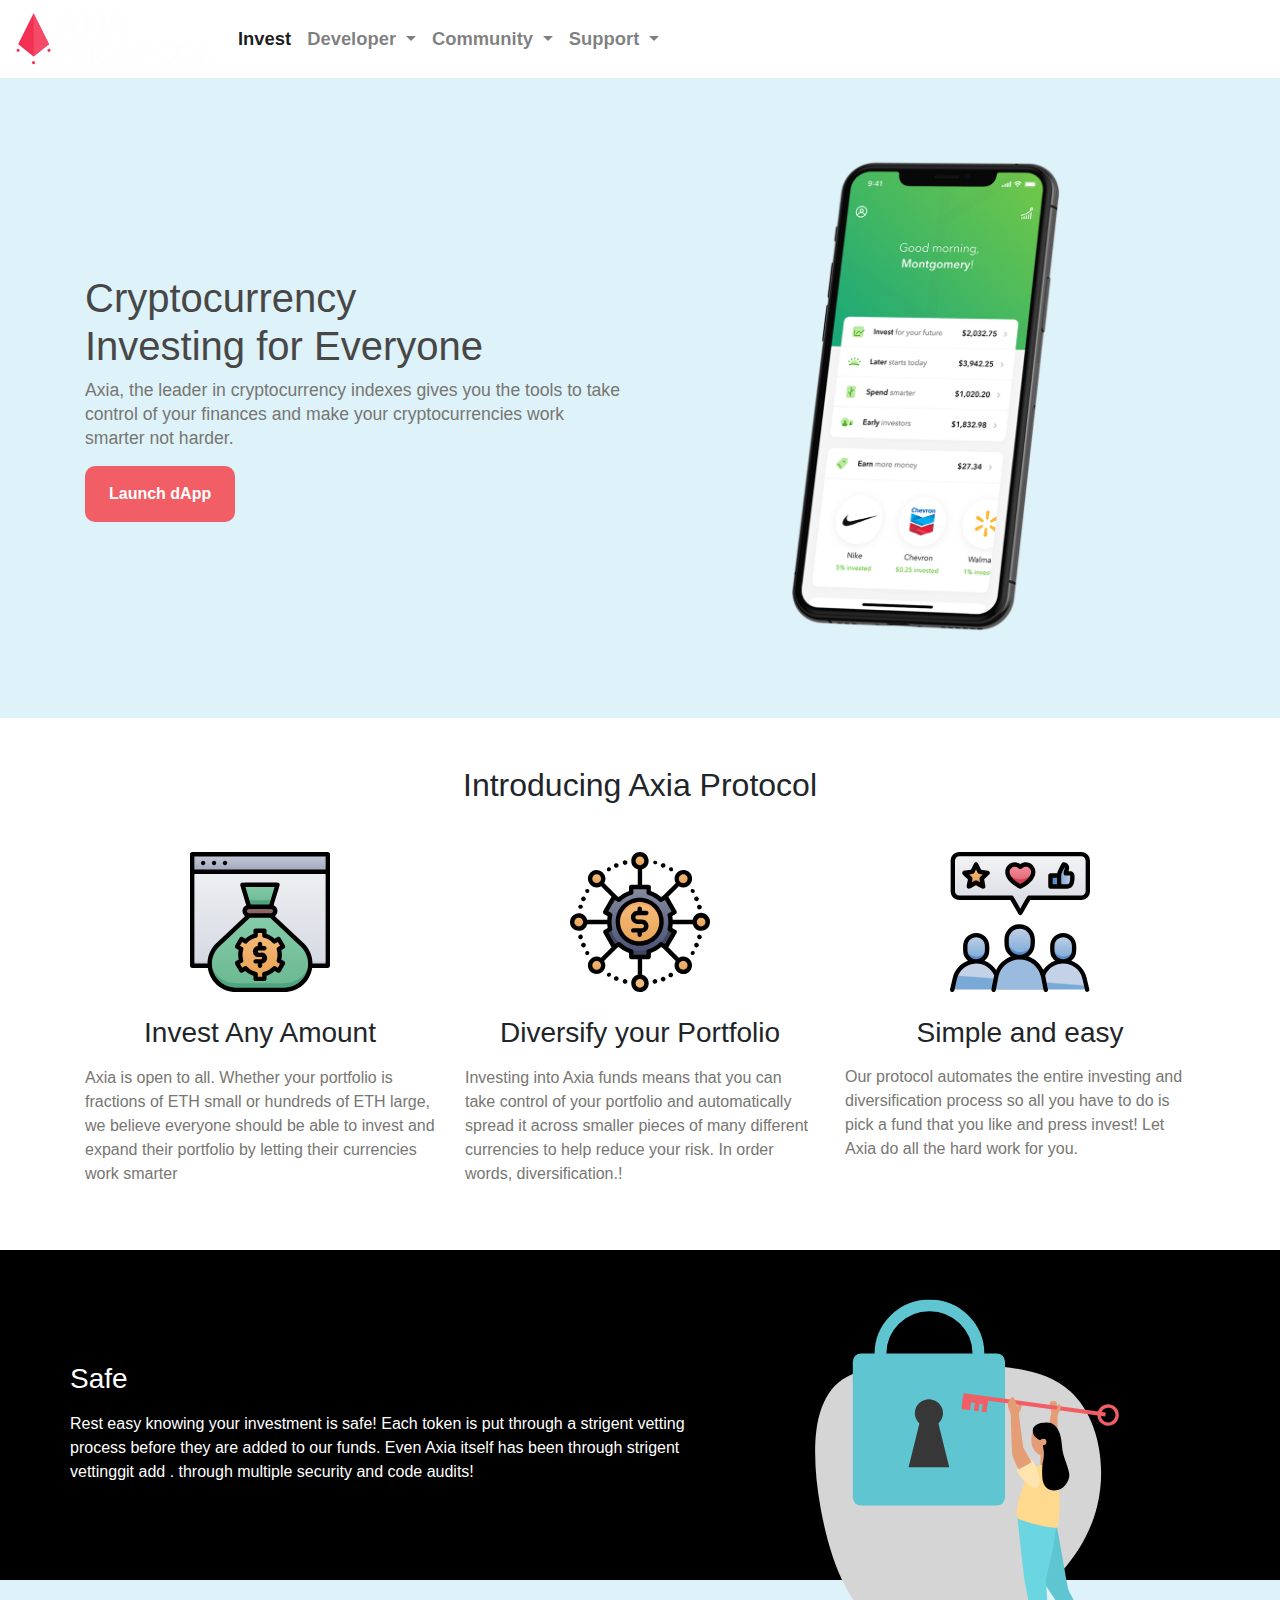
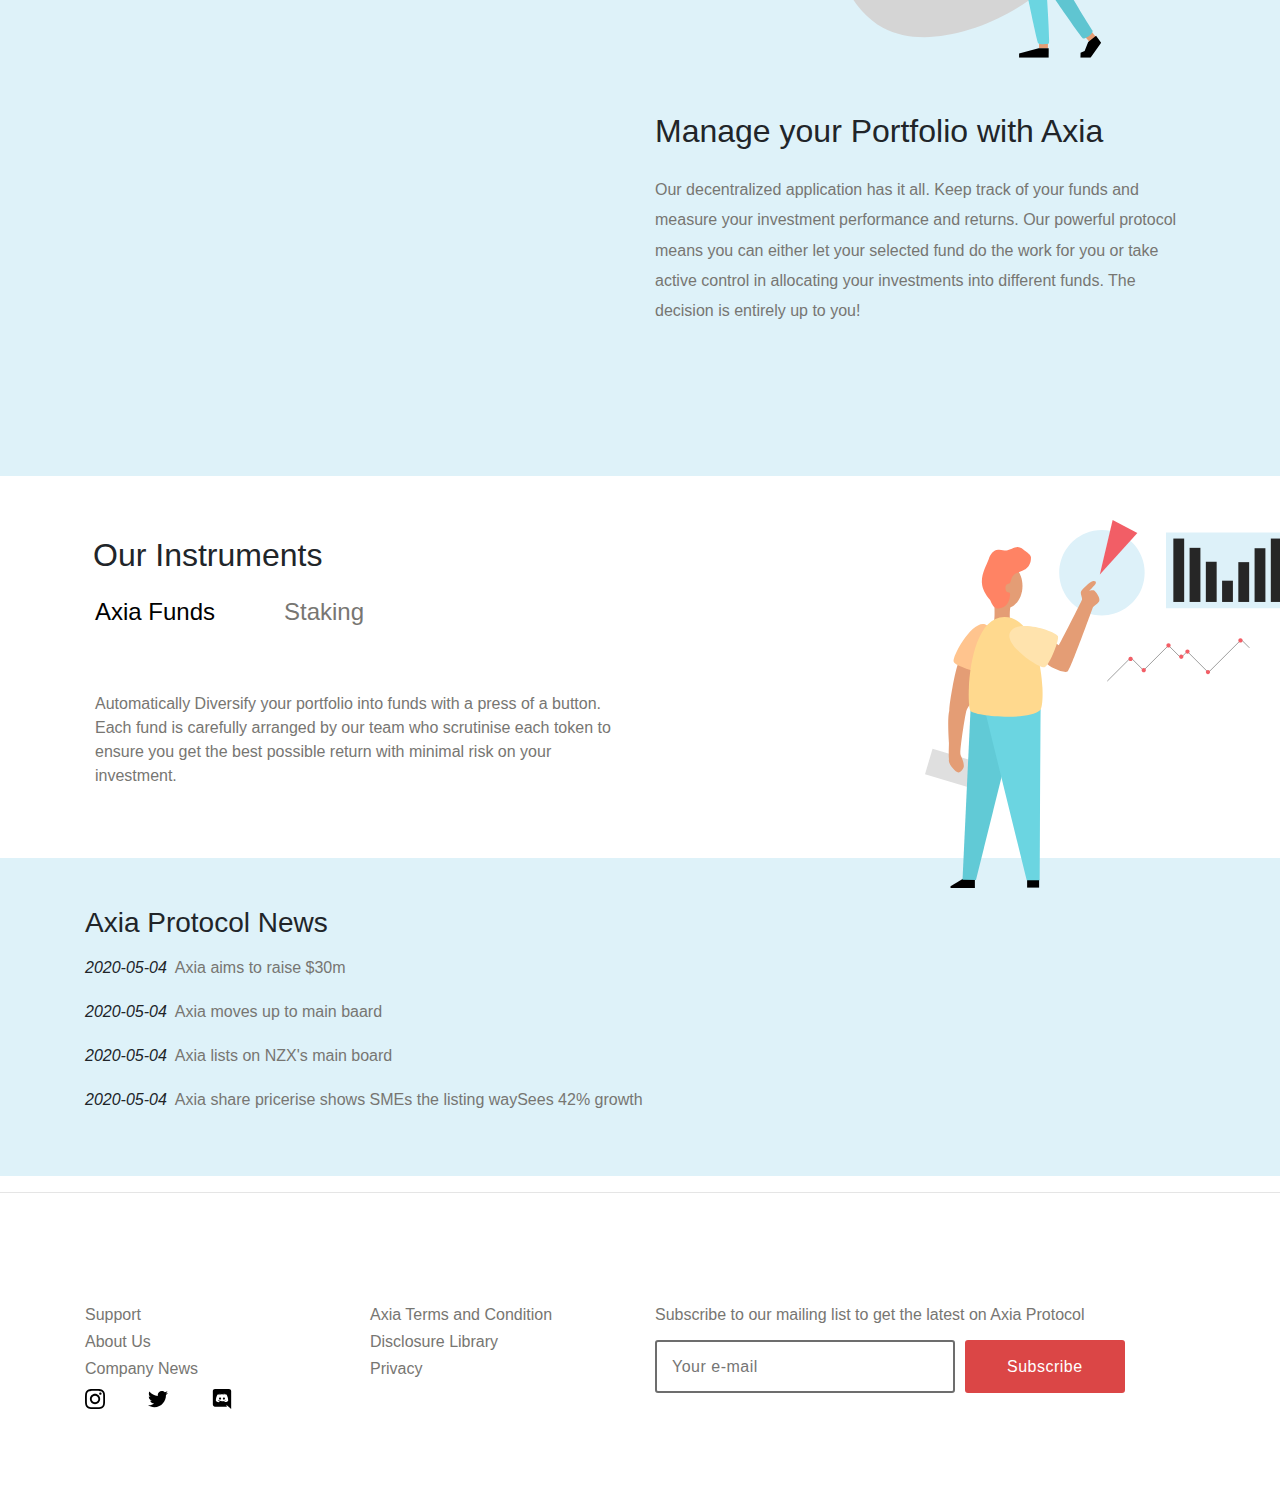
==== index.html @ afa58ca9 "all work done" ====
<!DOCTYPE html>
<html lang="en">
  <head>
    <meta charset="UTF-8" />
    <meta name="viewport" content="width=device-width, initial-scale=1.0" />
    <title>Document</title>
    <link
      rel="stylesheet"
      href="https://stackpath.bootstrapcdn.com/bootstrap/4.4.1/css/bootstrap.min.css"
      integrity="sha384-Vkoo8x4CGsO3+Hhxv8T/Q5PaXtkKtu6ug5TOeNV6gBiFeWPGFN9MuhOf23Q9Ifjh"
      crossorigin="anonymous"
    />
    <link rel="stylesheet" href="main.css" />
  </head>
  <body>
    <nav
      class="navbar container-fluid nav-container navbar-expand-lg navbar-light bg-light"
    >
      <a class="navbar-brand" href="#">
        <img class="img-fluid" src="/assets/logo1.png" alt="" />
      </a>
      <!-- <button
          class="navbar-toggler"
          type="button"
          data-toggle="collapse"
          data-target="#navbarSupportedContent"
          aria-controls="navbarSupportedContent"
          aria-expanded="false"
          aria-label="Toggle navigation"
        >
          <span class="navbar-toggler-icon"></span>
        </button> -->
      <div
        class="navbar-toggler hamburger"
        type="button"
        data-toggle="collapse"
        data-target="#navbarSupportedContent"
        aria-controls="navbarSupportedContent"
        aria-expanded="false"
        aria-label="Toggle navigation"
      >
        <div class="line1"></div>
        <div class="line2"></div>
        <div class="line3"></div>
      </div>
      <div class="collapse navbar-collapse" id="navbarSupportedContent">
        <ul class="navbar-nav">
          <li class="nav-item active">
            <a class="nav-link" href="#"
              >Invest <span class="sr-only">(current)</span></a
            >
          </li>
          <li class="nav-item dropdown">
            <a
              class="nav-link dropdown-toggle"
              href="#"
              id="navbarDropdown"
              role="button"
              data-toggle="dropdown"
              aria-haspopup="true"
              aria-expanded="false"
            >
              Developer
            </a>
            <div class="dropdown-menu" aria-labelledby="navbarDropdown">
              <a class="dropdown-item" href="#">Audit</a>
              <a class="dropdown-item" href="#">GitHub</a>
              <a class="dropdown-item" href="#">Locked Liquidity</a>
              <a class="dropdown-item" href="#">Whitepaper</a>
              <!-- <div class="dropdown-divider"></div>
              <a class="dropdown-item" href="#">Something else here</a> -->
            </div>
          </li>
          <li class="nav-item dropdown">
            <a
              class="nav-link dropdown-toggle"
              href="#"
              id="navbarDropdown"
              role="button"
              data-toggle="dropdown"
              aria-haspopup="true"
              aria-expanded="false"
            >
              Community
            </a>
            <div class="dropdown-menu" aria-labelledby="navbarDropdown">
              <a class="dropdown-item" href="#">Discord</a>
              <a class="dropdown-item" href="#">Telegram</a>
              <a class="dropdown-item" href="#">Reddit</a>
              <a class="dropdown-item" href="#">Twitter</a>
              <a class="dropdown-item" href="#">Medium</a>
              <!-- <div class="dropdown-divider"></div>
              <a class="dropdown-item" href="#">Something else here</a> -->
            </div>
          </li>
          <li class="nav-item dropdown">
            <a
              class="nav-link dropdown-toggle"
              href="#"
              id="navbarDropdown"
              role="button"
              data-toggle="dropdown"
              aria-haspopup="true"
              aria-expanded="false"
            >
              Support
            </a>
            <div class="dropdown-menu" aria-labelledby="navbarDropdown">
              <a class="dropdown-item" href="faq.html">FAQ</a>
              <a class="dropdown-item" href="#">Contact Us</a>
              <!-- <div class="dropdown-divider"></div>
              <a class="dropdown-item" href="#">Something else here</a> -->
            </div>
          </li>
        </ul>
        <!-- <div class="app-button">
          <p>dAPP</p>
        </div> -->
      </div>
    </nav>
    <header class="hero-section">
      <div class="container">
        <div class="row">
          <div class="col-md-6 hero-section_description">
            <div>
              <h2 class="hero-heading">
                Cryptocurrency <br />
                Investing for Everyone
              </h2>
              <p class="hero-paragraph">
                Axia, the leader in cryptocurrency indexes gives you the tools
                to take control of your finances and make your cryptocurrencies
                work smarter not harder.
              </p>
              <button class="app-download">Launch dApp</button>
            </div>
          </div>
          <div class="col-md-6 hero-section_image">
            <img
              class="image-fluid"
              src="/assets/green-phone.png"
              alt="hero image"
            />
          </div>
        </div>
      </div>
    </header>
    <section class="introduction py-5">
      <div class="container">
        <div class="row">
          <div class="col-md-12">
            <h2 class="text-center">Introducing Axia Protocol</h2>

            <div class="row mt-5">
              <div class="col-md-4">
                <div class="inner-img">
                  <img src="./assets/money.svg" alt="" class="image-fluid list-img">
                </div>
                <div class="intro-box mt-4">
                  <h5 class="axia-pro text-center">Invest Any Amount</h5>
                  <p class="mt-3">
                    Axia is open to all. Whether your portfolio is fractions of
                    ETH small or hundreds of ETH large, we believe everyone
                    should be able to invest and expand their portfolio by
                    letting their currencies work smarter
                  </p>
                </div>
              </div>
              <div class="col-md-4">
                <div class="inner-img">
                  <img src="./assets/diversification.svg" alt="" class="image-fluid list-img">
                </div>
                <div class="intro-box mt-4">
                  <h5 class="axia-pro text-center">Diversify your Portfolio</h5>
                  <p class="mt-3">
                    Investing into Axia funds means that you can take control of
                    your portfolio and automatically spread it across smaller
                    pieces of many different currencies to help reduce your
                    risk. In order words, diversification.!
                  </p>
                </div>
              </div>
              <div class="col-md-4">
                <div class="inner-img">
                  <img src="./assets/users.svg" alt="" class="image-fluid list-img">
                </div>
                <div class="intro-box mt-4">
                  <h5 class="axia-pro text-center">Simple and easy</h5>
                  <p class="mt-3">
                    Our protocol automates the entire investing and
                    diversification process so all you have to do is pick a fund
                    that you like and press invest! Let Axia do all the hard
                    work for you.
                  </p>
                </div>
              </div>
             
            </div>
          </div>

          <!-- <div class="col-md-4">
            <div class="intro-box intro-image">
              <img class="img-fluid" src="/assets/flex.svg" alt="" />
            </div>
          </div> -->
          <!-- <div class="col-md-6">
            <div class="intro-box">
              <h5>Easy and Simple</h5>
              <p class="mt-3">
                Our protocol automates the entire investing and diversification
                process so all you have to do is pick a fund that you like and
                press invest! Let Axia do all the hardwork for you.
              </p>
            </div>
          </div> -->
          <!-- <div class="col-md-3">
            <div class="intro-box">
              <h5>Safe</h5>
              <p class="mt-3">
                Rest easy knowing your investment is safe! Each token is put
                through a strigent vetting process before they are added to our
                funds. Even Axia itself has been through strigent vetting
                through multiple security and code audits!
              </p>
            </div>
          </div> -->
        </div>
      </div>
    </section>
    <div class="container">
      <!-- <hr class="my-2" /> -->
    </div>
    <section class="safe">
      <div class="container">
      <div class="row">
          <div class="col-md-7 col-sm-6 safe-desc">
            <div class="">
              <h3>Safe</h3>
              <p class="mt-3">
                Rest easy knowing your investment is safe! Each token is put
                through a strigent vetting process before they are added to our
                funds. Even Axia itself has been through strigent vettinggit add
                . through multiple security and code audits!
              </p>
            </div>
          </div>
          <div class="col-md-5 col-sm-6">
            <div class="intro-box intro-image intro-safe">
              <img class="img-fluid safe-img" src="./assets/unlock.svg" alt="" />
            </div>
          </div>
        </div>
      </div>
    </section>
    <!-- <section class="description">
      <div class="container">
        <div class="row">
          <div class="col-md-6">
            <h1>What is Axia Protocol?</h1>
            <p>
              Axia Protocol is a Decentralized platform for Cryptocurrency Index
              Fund management which presents cryptocurrency
              enthusiasts/investors with opportunities of one-time investments
              in baskets of cryptocurrencies (Axia Funds) and reap rewards for
              doing so. On the platform, investors can pool funds in two major
              and trending niches within the blockchain ecosystem - Oracles and
              DeFI! The concept stems from the idea that investors can be saved
              a lot of time and energy searching for tokens to invest in for a
              portfolio.
            </p>
            <p>
              Participants (Yield farmers and Lone stakers) will be rewarded
              with Axia Tokens daily for providing liquidity to Axia Balancer
              pools when they stake their Axia Fund Tokens (AFT) on the dapp. An
              additional reward for Liquidity Providers is that they will also
              earn BAL tokens from the weekly emissions being distributed to all
              LPs on the Balancer platform after AXIA and all the other tokens
              that make up the fund pools have been whitelisted to receive
              dividends in BAL.
            </p>
          </div>
          <div class="col-md-6">
            <div class="points d-flex align-items-center">
              <div>
                <div class="easy d-flex">
                  <img
                    style="height: 40px; width: 40px"
                    src="/assets/smile.svg"
                    alt=""
                  />
                  <div class="ml-3">
                    <h5>Easy</h5>
                    <p>
                      Invest spare change automatically, set aside money from
                      each paycheck, earn more, and get money tips on the go.
                    </p>
                  </div>
                </div>
                <hr />
                <div class="easy d-flex">
                  <img
                    style="height: 40px; width: 40px"
                    src="/assets/like.svg"
                    alt=""
                  />
                  <div class="ml-3">
                    <h5>Smart</h5>
                    <p>
                      Access smart portfolios designed by experts, that adjust
                      automatically as you and your money grow.
                    </p>
                  </div>
                </div>
                <hr />
                <div class="easy d-flex">
                  <img
                    style="height: 40px; width: 40px"
                    src="/assets/lock.svg"
                    alt=""
                  />
                  <div class="ml-3">
                    <h5>Smart</h5>
                    <p>
                      Backed by leading investors and innovators, from Blackrock
                      to CNBC, and chosen by more than 8 million people.
                    </p>
                  </div>
                </div>
              </div>
            </div>
          </div>
        </div>
      </div>
    </section> -->
    <!-- <section class="fraction">
      <div class="container">
        <h3>Axia token Emissions</h3>
        <p class="fraction-description">
          Axia Tokens will be emitted on a daily basis and distributed to all
          farmers/stakers on the various pools. The daily emission will be
          different with each new epoch as the amount of tokens emitted. After
          the 10th Epoch, the contract begins to emit from accumulated basis
          points
        </p>

        <div class="">
          <div class="row">
            <div class="col-md-4 d-flex flex-column justify-content-center">
              <div class="d-flex">
                <img
                  style="width: 0.7rem; height: 0.7rem"
                  src="/assets/right-arrow.svg"
                  alt=""
                />
                <p class="ml-2">
                  Epoch 1 lasts 180 days: 7,200 AXIA daily emissions = 1,296,000
                  tokens
                </p>
              </div>
              <div class="d-flex">
                <img
                  style="width: 0.7rem; height: 0.7rem"
                  src="/assets/right-arrow.svg"
                  alt=""
                />
                <p class="ml-2">
                  Epoch 2 lasts 180 days: 3,600 AXIA daily emissions = 648,000
                  tokens
                </p>
              </div>
              <div class="d-flex">
                <img
                  style="width: 0.7rem; height: 0.7rem"
                  src="/assets/right-arrow.svg"
                  alt=""
                />
                <p class="ml-2">
                  Epoch 3 lasts 180 days: 1,800 AXIA daily emissions = 324,000
                  tokens
                </p>
              </div>
              <div class="d-flex">
                <img
                  style="width: 0.7rem; height: 0.7rem"
                  src="/assets/right-arrow.svg"
                  alt=""
                />
                <p class="ml-2">
                  Epoch 4 lasts 180 days: 900 AXIA daily emissions = 162,000
                  tokens
                </p>
              </div>
              <div class="d-flex">
                <img
                  style="width: 0.7rem; height: 0.7rem"
                  src="/assets/right-arrow.svg"
                  alt=""
                />
                <p class="ml-2">
                  Epoch 5 lasts 180 days: 450 AXIA daily emissions = 81,000
                  tokens
                </p>
              </div>
            </div>
            <div class="col-md-4 d-flex flex-column justify-content-center">
              <div class="d-flex">
                <img
                  style="width: 0.7rem; height: 0.7rem"
                  src="/assets/right-arrow.svg"
                  alt=""
                />
                <p class="ml-2">
                  Epoch 6 lasts 180 days: 225 AXIA daily emissions = 40,500
                  tokens
                </p>
              </div>
              <div class="d-flex">
                <img
                  style="width: 0.7rem; height: 0.7rem"
                  src="/assets/right-arrow.svg"
                  alt=""
                />
                <p class="ml-2">
                  Epoch 7 lasts 180 days: 112.5 AXIA daily emissions = 20,250
                  tokens
                </p>
              </div>
              <div class="d-flex">
                <img
                  style="width: 0.7rem; height: 0.7rem"
                  src="/assets/right-arrow.svg"
                  alt=""
                />
                <p class="ml-2">
                  Epoch 8 lasts 180 days: 56.25 AXIA daily emissions = 10,125
                  tokens
                </p>
              </div>
              <div class="d-flex">
                <img
                  style="width: 0.7rem; height: 0.7rem"
                  src="/assets/right-arrow.svg"
                  alt=""
                />
                <p class="ml-2">
                  Epoch 9 lasts 180 days: 28.125 AXIA daily emissions = 5,062.5
                  tokens
                </p>
              </div>
              <div class="d-flex">
                <img
                  style="width: 0.7rem; height: 0.7rem"
                  src="/assets/right-arrow.svg"
                  alt=""
                />
                <p class="ml-2">
                  Epoch 10 lasts 180 days: 14.0625 AXIA daily emissions =
                  2,531.25 tokens
                </p>
              </div>
            </div>
            <div class="col-md-4 d-flex flex-column justify-content-center">
              <img class="img-fluid" src="/assets/flex.svg" alt="" />
            </div>
          </div>
        </div>
      </div>
    </section> -->
    <section class="portfolio py-5">
      <div class="container">
        <div class="row">
          <div class="col-md-6 col-sm-6">
            <div class="portfolio-image">
              <img
                class="img-fluid"
                src="https://cdn.robinhood.com/assets/robinhood/brand/_next/static/images/1x__dcb58143461f83b86fb626f71b5ae6df.png"
                alt=""
              />
            </div>
          </div>
          <div class=" manage col-md-6 col-sm-6">
            <div class="portfolio-desc">
              <h2>Manage your Portfolio with Axia</h2>
              <p class="mt-3">
                Our decentralized application has it all. Keep track of your
                funds and measure your investment performance and returns. Our
                powerful protocol means you can either let your selected fund do
                the work for you or take active control in allocating your
                investments into different funds. The decision is entirely up to
                you!
              </p>
            </div>
          </div>
        </div>
      </div>
    </section>
    <section class="tab-section py-4">
      <div class="container">
        <div class="wrapper">
          <div class="tabs row">
            <div class="col-md-6">
              <h2 class="my-3 px-2">Our Instruments</h2>

              <div class="tabs__header">
                <div class="tabs__heading is-active" data-tab-index="tab-1">
                  <p class="my-auto">Axia Funds</p>
                </div>
                <div class="tabs__heading" data-tab-index="tab-2">
                  <p class="my-auto">Staking</p>
                </div>
              </div>

              <div class="tabs__body">
                <div class="tabs__content tab-1 is-active">
                  <div>
                    <div class="mt-5">
                      <p class="tab-desc">
                        Automatically Diversify your portfolio into funds with a
                        press of a button. Each fund is carefully arranged by
                        our team who scrutinise each token to ensure you get the
                        best possible return with minimal risk on your
                        investment.
                      </p>
                    </div>
                  </div>
                </div>

                <div class="tabs__content tab-2">
                  <div>
                    <div class="mt-5">
                      <p class="tab-desc">
                        Earn up to 30% APY* by staking your stokens. By staking
                        you provide additional liquidity and earn daily
                        ‘emissions’ for doing so!
                      </p>
                      <p class="mt-5 tab-desc">
                        *APY varies based on the size of the pooled investments
                        within a fund, please see our whitepaper under
                        ‘developers’ for more detailed information.
                      </p>
                    </div>
                  </div>
                </div>
                <!-- <div class="tabs__content tab-3">
                <h5 class="text-center mt-4">Coming Soon!</h5>
              </div> -->
                <div class="tabs__content tab-4">
                  Tab 4 Content. Lorem ipsum dolor sit amet consectetur,
                  adipisicing elit. Laborum consequuntur non doloremque animi
                  eum error tenetur iure quisquam expedita repellendus saepe
                  molestias molestiae ipsam unde dolorem fugit quibusdam illo,
                  iste aperiam natus nobis sequi? Totam consequatur hic cumque
                  excepturi itaque.
                </div>
              </div>
            </div>
            <div class="col-md-6 text-center first-tab-image">
              <img
                class="img-fluid tab-image"
                src="./assets/fundings.svg"
                alt=""
              />
            </div>
            <div class="col-md-6 text-center tabs__content tab-1 active">
              <img
                class="img-fluid tab-image"
                src="./assets/fundings.svg"
                alt=""
              />
            </div>
            <div class="col-md-6 text-center tabs__content tab-2">
              <img
                class="img-fluid tab-image"
                src="./assets/staking.svg"
                alt=""
              />
            </div>
          </div>
        </div>
      </div>
    </section>
    <section class="news py-5">
      <div class="container">
        <div>
          <h3>Axia Protocol News</h3>

          <div class="news-content mt-3 d-flex">
            <em class="news-date">2020-05-04</em>
            <p class="ml-2">Axia aims to raise $30m</p>
          </div>
          <div class="news-content mt-1 d-flex">
            <em class="news-date">2020-05-04</em>
            <p class="ml-2">Axia moves up to main baard</p>
          </div>
          <div class="news-content mt-1 d-flex">
            <em class="news-date">2020-05-04</em>
            <p class="ml-2">Axia lists on NZX's main board</p>
          </div>
          <div class="news-content mt-1 d-flex">
            <em class="news-date">2020-05-04</em>
            <p class="ml-2">
              Axia share pricerise shows SMEs the listing waySees 42% growth
            </p>
          </div>
        </div>
      </div>
    </section>
    <!-- <section>
      <div class="container">
        <section class="faq-section">
          <img
            style="width: 10rem"
            src="/assets/questionBlue.svg"
            alt=""
            class="question-mark"
          />
          <div class="container">
            <div class="row">
              <div class="col-md-8 offset-md-2">
                <div class="faq-title text-center pb-3">
                  <h2>FAQ</h2>
                </div>
              </div>
              <div class="col-md-8 offset-md-2">
                <div class="faq" id="accordion">
                  <div class="card">
                    <div class="card-header" id="faqHeading-1">
                      <div class="mb-0">
                        <h5
                          class="faq-title"
                          data-toggle="collapse"
                          data-target="#faqCollapse-1"
                          data-aria-expanded="true"
                          data-aria-controls="faqCollapse-1"
                        >
                          <span class="badge">1</span>What is Lorem Ipsum?
                        </h5>
                      </div>
                    </div>
                    <div
                      id="faqCollapse-1"
                      class="collapse"
                      aria-labelledby="faqHeading-1"
                      data-parent="#accordion"
                    >
                      <div class="card-body">
                        <p>
                          Lorem Ipsum is simply dummy text of the printing and
                          typesetting industry. Lorem Ipsum has been the
                          industry's standard dummy text ever since the 1500s,
                          when an unknown printer took a galley of type and
                          scrambled it to make a type specimen book.
                        </p>
                      </div>
                    </div>
                  </div>
                  <div class="card">
                    <div class="card-header" id="faqHeading-2">
                      <div class="mb-0">
                        <h5
                          class="faq-title"
                          data-toggle="collapse"
                          data-target="#faqCollapse-2"
                          data-aria-expanded="false"
                          data-aria-controls="faqCollapse-2"
                        >
                          <span class="badge">2</span> Where does it come from?
                        </h5>
                      </div>
                    </div>
                    <div
                      id="faqCollapse-2"
                      class="collapse"
                      aria-labelledby="faqHeading-2"
                      data-parent="#accordion"
                    >
                      <div class="card-body">
                        <p>
                          Contrary to popular belief, Lorem Ipsum is not simply
                          random text. It has roots in a piece of classical
                          Latin literature from 45 BC, making it over 2000 years
                          old.
                        </p>
                      </div>
                    </div>
                  </div>
                  <div class="card">
                    <div class="card-header" id="faqHeading-3">
                      <div class="mb-0">
                        <h5
                          class="faq-title"
                          data-toggle="collapse"
                          data-target="#faqCollapse-3"
                          data-aria-expanded="false"
                          data-aria-controls="faqCollapse-3"
                        >
                          <span class="badge">3</span>Why do we use it?
                        </h5>
                      </div>
                    </div>
                    <div
                      id="faqCollapse-3"
                      class="collapse"
                      aria-labelledby="faqHeading-3"
                      data-parent="#accordion"
                    >
                      <div class="card-body">
                        <p>
                          It is a long established fact that a reader will be
                          distracted by the readable content of a page when
                          looking at its layout. The point of using Lorem Ipsum
                          is that it has a more-or-less normal distribution of
                          letters, as opposed to using 'Content here, content
                          here.
                        </p>
                      </div>
                    </div>
                  </div>
                  <div class="card">
                    <div class="card-header" id="faqHeading-4">
                      <div class="mb-0">
                        <h5
                          class="faq-title"
                          data-toggle="collapse"
                          data-target="#faqCollapse-4"
                          data-aria-expanded="false"
                          data-aria-controls="faqCollapse-4"
                        >
                          <span class="badge">4</span> Where can I get some?
                        </h5>
                      </div>
                    </div>
                    <div
                      id="faqCollapse-4"
                      class="collapse"
                      aria-labelledby="faqHeading-4"
                      data-parent="#accordion"
                    >
                      <div class="card-body">
                        <p>
                          There are many variations of passages of Lorem Ipsum
                          available, but the majority have suffered alteration
                          in some form, by injected humour, or randomised words
                          which don't look even slightly believable.
                        </p>
                      </div>
                    </div>
                  </div>
                  <div class="card">
                    <div class="card-header" id="faqHeading-5">
                      <div class="mb-0">
                        <h5
                          class="faq-title"
                          data-toggle="collapse"
                          data-target="#faqCollapse-5"
                          data-aria-expanded="false"
                          data-aria-controls="faqCollapse-5"
                        >
                          <span class="badge">5</span> What is Lorem Ipsum?
                        </h5>
                      </div>
                    </div>
                    <div
                      id="faqCollapse-5"
                      class="collapse"
                      aria-labelledby="faqHeading-5"
                      data-parent="#accordion"
                    >
                      <div class="card-body">
                        <p>
                          It has survived not only five centuries, but also the
                          leap into electronic typesetting, remaining
                          essentially unchanged. It was popularised in the 1960s
                          with the release of Letraset sheets containing
                        </p>
                      </div>
                    </div>
                  </div>
                </div>
              </div>
            </div>
          </div>
        </section>
      </div>
    </section> -->
    <hr />
    <footer class="footer-section">
      <div class="container">
        <div class="row">
          <div class="col-md-6">
            <div class="row support">
              <!-- <div class="col-6 col-md-4 mt-3">
                <h6>Stock & Funds</h6>
                <h6>Options</h6>
                <h6>Gold</h6>
                <h6>Cash Management</h6>
                <h6>Crypto</h6>
              </div> -->
              <div class="col-6 col-md-6 mt-3">
                <!-- <h6>Learn</h6> -->
                <h6>Support</h6>
                <h6>About Us</h6>
                <!-- <h6>Careers</h6> -->
                <h6>Company News</h6>
                <div class="row w-60">
                  <div class="col-8">
                    <div class="row">
                      <div class="col-4">
                        <img
                          style="width: 20px"
                          src="./assets/instagram.svg"
                          alt=""
                        />
                      </div>
                      <div class="col-4">
                        <img
                          style="width: 20px"
                          src="./assets/twitter.svg"
                          alt=""
                        />
                      </div>
                      <div class="col-4">
                        <img
                          style="width: 20px"
                          src="./assets/discord.svg"
                          alt=""
                        />
                      </div>
                    </div>
                  </div>
                </div>

                <!-- <h6>Snacks</h6> -->
              </div>
              <div class="col-md-6 mt-3">
                <h6 class="">Axia Terms and Condition</h6>
                <h6 class="mt-2">Disclosure Library</h6>
                <h6 class="mt-2">Privacy</h6>
              </div>
            </div>
          </div>
          <div class="col-md-6 mt-3">
            <!-- <img style="width: 6rem" src="/assets/logo1.png" alt="" /> -->
            <h6 class="disabled">
              Subscribe to our mailing list to get the latest on Axia Protocol
              <section class="Signup mt-3">
                <form class="Signup__form" id="newsletter">
                  <input
                    required
                    id="email"
                    type="email"
                    placeholder="Your e-mail"
                  />
                  <button
                    form="newsletter"
                    type="submit"
                    class="Signup__button"
                  >
                    Subscribe
                  </button>
                </form>
              </section>
              <div class="crosscheck mt-3">
                <!-- <h6 class="mt-2">
                  Check the background of the firm on BlockChain Application
                </h6>
                <h6 class="mt-2">Brokerage Customer Relationship Summary</h6> -->
              </div>
            </h6>
          </div>
        </div>
        <!-- <hr class="m-5" /> -->
        <!-- <p>
          Axia means Robinhood Markets and its in-application and web
          experiences with its family of wholly owned subsidiaries which
          includes Robinhood Financial, Robinhood Securities, and Robinhood
          Crypto.
        </p>
        <p>
          All investments involve risks, including the possible loss of capital.
        </p>
        <p>
          Securities trading is offered to self-directed customers by Robinhood
          Financial. Robinhood Financial is a member of the Financial Industry
          Regulatory Authority (FINRA).
        </p> -->
      </div>
    </footer>
    <script src="main.js"></script>
    <script
      src="https://code.jquery.com/jquery-3.4.1.slim.min.js"
      integrity="sha384-J6qa4849blE2+poT4WnyKhv5vZF5SrPo0iEjwBvKU7imGFAV0wwj1yYfoRSJoZ+n"
      crossorigin="anonymous"
    ></script>
    <script
      src="https://cdn.jsdelivr.net/npm/popper.js@1.16.0/dist/umd/popper.min.js"
      integrity="sha384-Q6E9RHvbIyZFJoft+2mJbHaEWldlvI9IOYy5n3zV9zzTtmI3UksdQRVvoxMfooAo"
      crossorigin="anonymous"
    ></script>
    <script
      src="https://stackpath.bootstrapcdn.com/bootstrap/4.4.1/js/bootstrap.min.js"
      integrity="sha384-wfSDF2E50Y2D1uUdj0O3uMBJnjuUD4Ih7YwaYd1iqfktj0Uod8GCExl3Og8ifwB6"
      crossorigin="anonymous"
    ></script>
  </body>
</html>
---- main.css ----
* {
  --main-red: #f15e66;
  --baby-blue: #def2f9;
  --primary-grey: #777672;
}

.app-button {
  background-color: var(--main-red);
  border-radius: 10px;
  width: 5rem;
  text-align: center;
  padding: 0.5rem;
}

p {
  line-height: 1.5rem;
  color: var(--primary-grey);
}
.app-button p {
  color: white;
  margin: auto;
}

.navbar {
  background-color: white !important;
}

.nav-item {
  font-size: 1.15rem;
  font-weight: 600;
}
@media (max-width: 540px) {
  .navbar {
    flex-direction: row-reverse;
  }
  .navbar-brand img {
    /* width: ; */
  }
}
.nav-container {
  /* -webkit-box-shadow: 0px 6px 26px 3px rgba(220, 220, 220, 0.8);
  -moz-box-shadow: 0px 6px 26px 3px rgba(220, 220, 220, 0.8);
  box-shadow: 0px 6px 26px 3px rgba(220, 220, 220, 0.8); */
}

.navbar-toggler {
  outline: none !important;
  border: none !important;
}

.collapse {
  /* -webkit-clip-path: circle(50px at 90% -10%);
  transition: all 1s ease-out;
  pointer-events: none; */
}
.hamburger div {
  width: 30px;
  height: 3px;
  background: #737373;
  margin: 5px;
  transition: all 0.3s ease;
}
.hamburger {
  display: block;
  position: relative;
  cursor: pointer;
  /* right: 5%;*/
  top: 50%;
  /* transform: translate(-5%, -50%); */
  z-index: 2;
  transition: all 0.7s ease;
  height: 100% !important;
  /* margin-top: 2rem; */
  /* padding: 0; */
}

.toggle .line1 {
  transform: rotate(-45deg) translate(-5px, 6px);
}
.toggle .line2 {
  transition: all 0.7s ease;
  width: 0;
}
.toggle .line3 {
  transform: rotate(45deg) translate(-5px, -6px);
}

.hero-section {
  /* height: 40rem; */
  background-color: var(--baby-blue);
  padding: 5rem 0;
}

.hero-section_body {
  /* display: flex; */
  /* width: 80%; */
  margin: auto;
  height: 40rem;
}
.safe {
  background-color: black;
  color: white;
}

.safe p {
  color: white;
}
.safe-desc {
  /* display: flex; */
  align-items: center;
  color: white;
  padding: 7rem 0 5rem !important;
}
.hero-section_image {
  height: 30rem;
  text-align: center;
}
.safe-img{
  max-height: 32rem;
}

@media (max-width: 540px) {
  .hero-section_body {
    height: 20rem;
  }

  .hero-section_image {
    height: 15rem;
    margin-top: 3rem;
  }
}

.hero-section_image img {
  max-height: 100%;
  max-width: 100%;
}

.hero-section_description {
  display: flex;
  align-items: center;
  color: #484747;
}
.hero-heading {
  font-size: 2.5rem;
}
.hero-paragraph {
  font-size: 1.1rem;
}
.app-download {
  border-radius: 10px;
  padding: 1rem 1.5rem;
  border: none;
  background-color: #f15e66;
  color: white;
  font-weight: bold;
}
.description {
  /* margin: 3rem 0; */
  background-color: white;
  padding: 5rem 0;
  color: #484747;
  min-height: 40rem;
}

.points {
  border-radius: 5px;
  height: 100%;
  /* -webkit-box-shadow: 7px -4px 39px 4px rgba(220, 220, 220, 0.8);
  -moz-box-shadow: 7px -4px 39px 4px rgba(220, 220, 220, 0.8);
  box-shadow: 7px -4px 39px 4px rgba(220, 220, 220, 0.8); */
  /* border: 1px solid var(--main-red); */
  background-color: white;
  padding: 1rem;
  color: var(--primary-grey);
  -webkit-box-shadow: 0px 0px 5px 2px rgba(220, 220, 220, 0.71);
  -moz-box-shadow: 0px 0px 5px 2px rgba(220, 220, 220, 0.71);
  box-shadow: 0px 0px 5px 2px rgba(220, 220, 220, 0.71);
}

.intro-box {
  /* border-radius: 5px; */
  /* height: 100%;
  padding: 1rem;
  display: flex;
  flex-direction: column;
  justify-content: center; */
  /* -webkit-box-shadow: 1px -2px 12px 2px rgba(216, 216, 216, 1);
  -moz-box-shadow: 1px -2px 12px 2px rgba(216, 216, 216, 1);
  box-shadow: 1px -2px 12px 2px rgba(216, 216, 216, 1); */
}

.intro-safe {
  transform: scale(0.7, 0.7);
}
.intro-image {
  /* height: 10rem; */
  max-height: 100%;
  position: absolute;
}

.intro-img {
  /* max-height: 100%;
  max-width: 100%; */
  /* height: 8rem; */
}

.fraction {
  padding: 4rem 0;
  background-color: var(--baby-blue);
  color: #484747;
}
.fraction-description {
  /* font-size: 1.5rem; */
  /* font-weight: bold; */
  width: 50%;
}

@media (max-width: 540px) {
  .fraction-description {
    width: 80%;
  }
}
.footer-section {
  /* background-color: var(--primary-grey); */
  /* min-height: 40rem; */
  padding: 5rem 0;
  color: var(--primary-grey);
}

@media (max-width: 540px) {
  .footer-section {
    padding: 2rem 0;
  }
}
.faq-section {
  background: #fdfdfd;
  min-height: auto;
  padding: 3rem 0;
  position: relative;
}
.faq-title h2 {
  position: relative;
  margin-bottom: 45px;
  display: inline-block;
  font-weight: 600;
  line-height: 1;
}
.faq-title h2::before {
  content: "";
  position: absolute;
  left: 50%;
  width: 60px;
  height: 2px;
  background: var(--main-red);
  bottom: -25px;
  margin-left: -30px;
}
.faq-title p {
  padding: 0 190px;
  margin-bottom: 10px;
}

.faq {
  background: #ffffff;
  box-shadow: 0 2px 48px 0 rgba(0, 0, 0, 0.06);
  border-radius: 4px;
}

.faq .card {
  border: none;
  background: none;
  border-bottom: 1px dashed #cee1f8;
}

.faq .card .card-header {
  padding: 0px;
  border: none;
  background: none;
  -webkit-transition: all 0.3s ease 0s;
  -moz-transition: all 0.3s ease 0s;
  -o-transition: all 0.3s ease 0s;
  transition: all 0.3s ease 0s;
}

.faq .card .card-header:hover {
  background: var(--baby-blue);
  padding-left: 10px;
}
.faq .card .card-header .faq-title {
  width: 100%;
  text-align: left;
  padding: 0px;
  padding-left: 30px;
  padding-right: 30px;
  font-weight: 400;
  font-size: 15px;
  letter-spacing: 1px;
  color: #3b566e;
  text-decoration: none !important;
  -webkit-transition: all 0.3s ease 0s;
  -moz-transition: all 0.3s ease 0s;
  -o-transition: all 0.3s ease 0s;
  transition: all 0.3s ease 0s;
  cursor: pointer;
  padding-top: 20px;
  padding-bottom: 20px;
}

.faq .card .card-header .faq-title .badge {
  display: inline-block;
  width: 20px;
  height: 20px;
  line-height: 14px;
  float: left;
  -webkit-border-radius: 100px;
  -moz-border-radius: 100px;
  border-radius: 100px;
  text-align: center;
  background: var(--main-red);
  color: #fff;
  font-size: 12px;
  margin-right: 20px;
}

.faq .card .card-body {
  padding: 30px;
  padding-left: 35px;
  padding-bottom: 16px;
  font-weight: 400;
  font-size: 16px;
  color: #6f8ba4;
  line-height: 28px;
  letter-spacing: 1px;
  border-top: 1px solid #f3f8ff;
}

.faq .card .card-body p {
  margin-bottom: 14px;
}

@media (max-width: 991px) {
  .faq {
    margin-bottom: 30px;
  }
  .faq .card .card-header .faq-title {
    line-height: 26px;
    margin-top: 10px;
  }
}

.question-mark {
  position: absolute;
}

/* newsletter */
.Signup {
  /* margin-top: 150px; */
}
.Signup__text {
  text-align: center;
  margin: 0 auto 25px;
  font-family: "Montserrat", sans-serif;
  color: #6d6d6d;
  letter-spacing: 0.5px;
  font-size: 1em;
  line-height: 1.5em;
  width: 90%;
}
.Signup__form {
  display: flex;
  justify-content: flex-start;
}
@media (max-width: 540px) {
  .Signup__form {
    display: block;
  }
}
input {
  border: 2px solid #6d6d6d;
  border-radius: 3px;
  padding: 15px;
  font-family: "Montserrat", sans-serif;
  letter-spacing: 0.5px;
  margin-right: 10px;
  color: #6d6d6d;
  transition: border 0.3s, box-shadow 0.3s;
  width: 90%;
  max-width: 300px;
}
@media (max-width: 540px) {
  input {
    display: block;
    /* margin: 0 auto 25px; */
    margin: auto;
  }
}
input:focus {
  outline: none;
  border: 2px solid #db4646;
  box-shadow: inset 1px 1px 2px 0 #c9c9c9;
}
.Signup__button {
  font-family: "Montserrat", sans-serif;
  color: #fff;
  background: #db4646;
  border: 2px solid #db4646;
  border-radius: 3px;
  letter-spacing: 0.5px;
  padding: 0 40px;
}

@media (max-width: 540px) {
  .Signup__button {
    padding: 0.5rem;
    width: 100%;
    margin-top: 1rem;
  }
}

@media (max-width: 540px) {
  font-size 16px,
  cursor pointer {
    display: block;
    margin: 0 auto 50px;
    padding: 15px 40px;
  }
}
font-size 16px:hover,
cursor pointer:hover {
  background: #df5959;
  border-color: #df5959;
}
font-size 16px:active,
cursor pointer:active {
  cursor: pointer;
  background: #d62e2e;
  border-color: #d62e2e;
}
font-size 16px:focus,
cursor pointer:focus {
  outline: none;
}

.crosscheck {
  display: flex;
  flex-direction: column;
  align-items: flex-end;
}

@media (max-width: 540px) {
  .crosscheck {
    align-items: flex-start;
  }
}

.wrapper {
  margin: auto;
  padding: 20px 0;
}

/* Tabs */
.tabs {
  /* box-shadow: 0 5px 16px rgba(0, 0, 0, 0.2); */
}

.tabs__header {
  display: flex;
  justify-content: space-between;
  width: 70%;
}

.tabs__heading {
  text-transform: Capitalize;
  font-weight: 500;
  /* background-color: #b5afc2; */
  flex: 1;
  padding: 10px;
  cursor: pointer;
  user-select: none;
  font-size: 1.5rem;
}

.tabs__heading:hover {
  /* background-color: #d3cce3; */
}

.tabs__heading.is-active {
  /* background-color: #d3cce3; */
}

.tabs__content {
  /* background-color: #d3cce3; */
  padding: 10px;
  border-radius: 0 0 4px 4px;
  display: none;
}

.tabs__content.is-active {
  display: block;
}

.tab-image {
  /* opacity: 0; */
  animation: fadeIn 2s linear;
  /* transform: scale(1, 1); */
  /* animation-delay: 0.5s; */
  /* max-height: 15rem;
  font-size: 70px; */
  position: absolute;
  max-height: 23rem;
}
.list-img{
  width: 40% !important;
  height: 40%;
}
.inner-img{
  text-align: center;
}
.axia-pro{
  font-size: 28px !important;
}

@keyframes fadeIn {
  from {
    opacity: 0;
    display: none;
  }
  to {
    opacity: 1;
    display: block;
  }
}

.tab-desc {
  animation: slideUp 0.5s linear;
  /* height: 100%; */
  margin-top: 1rem;
  /* display: flex;
  align-items: center; */
}

@keyframes slideUp {
  from {
    transform: translateY(100px);
    opacity: 0;
  }
  to {
    transform: translateY(0);
    opacity: 1;
  }
}

.is-active > p {
  color: black;
}

.portfolio {
  background-color: var(--baby-blue);
}

.portfolio p {
  line-height: 1.9rem;
}

.portfolio-image {
  height: 25rem;
}

.portfolio-image img {
  height: 100%;
}

.portfolio-desc {
  display: flex;
  flex-direction: column;
  justify-content: center;
  height: 100%;
}

.news-date {
  /* font-size: 0.8rem;
  margin: auto 0; */
}

.news {
  background-color: var(--baby-blue);
}


/* for mobile */
@media only screen and (min-width: 320px) and (max-width: 720px) {
  .tab-image{
position: static;
  }
  .intro-image{
position: static;
top: 0;
  }
  .safe-desc{
padding-right: 15px !important;
padding-left: 15px !important;
padding-top: 5px !important;
padding-bottom: 5px !important;
  }
.manage{
  margin-top: 2rem;
}
.tab-1{
margin-top: 1rem;
}
.tab-2{
  margin-top: 1rem;
}
.portfolio-image{
  text-align: center;
}
input#email{
  margin: 0;
}
}


/* ipad */
@media only screen and (min-width: 720px) and (max-width: 1024px){
  .tab-image{
    position: static;
      }
      .intro-image{
    position: static;
    top: 0;
      }
      .safe-desc{
    padding-right: 15px !important;
    padding-left: 15px !important;
    padding-top: 5px !important;
    padding-bottom: 5px !important;
      }
    .manage{
      margin-top: 2rem;
    }
    .tab-1{
    margin-top: 1rem;
    }
    .tab-2{
      margin-top: 1rem;
    }
    .portfolio-image{
      text-align: center;
    }
    input#email{
      margin: 0;
    }
}
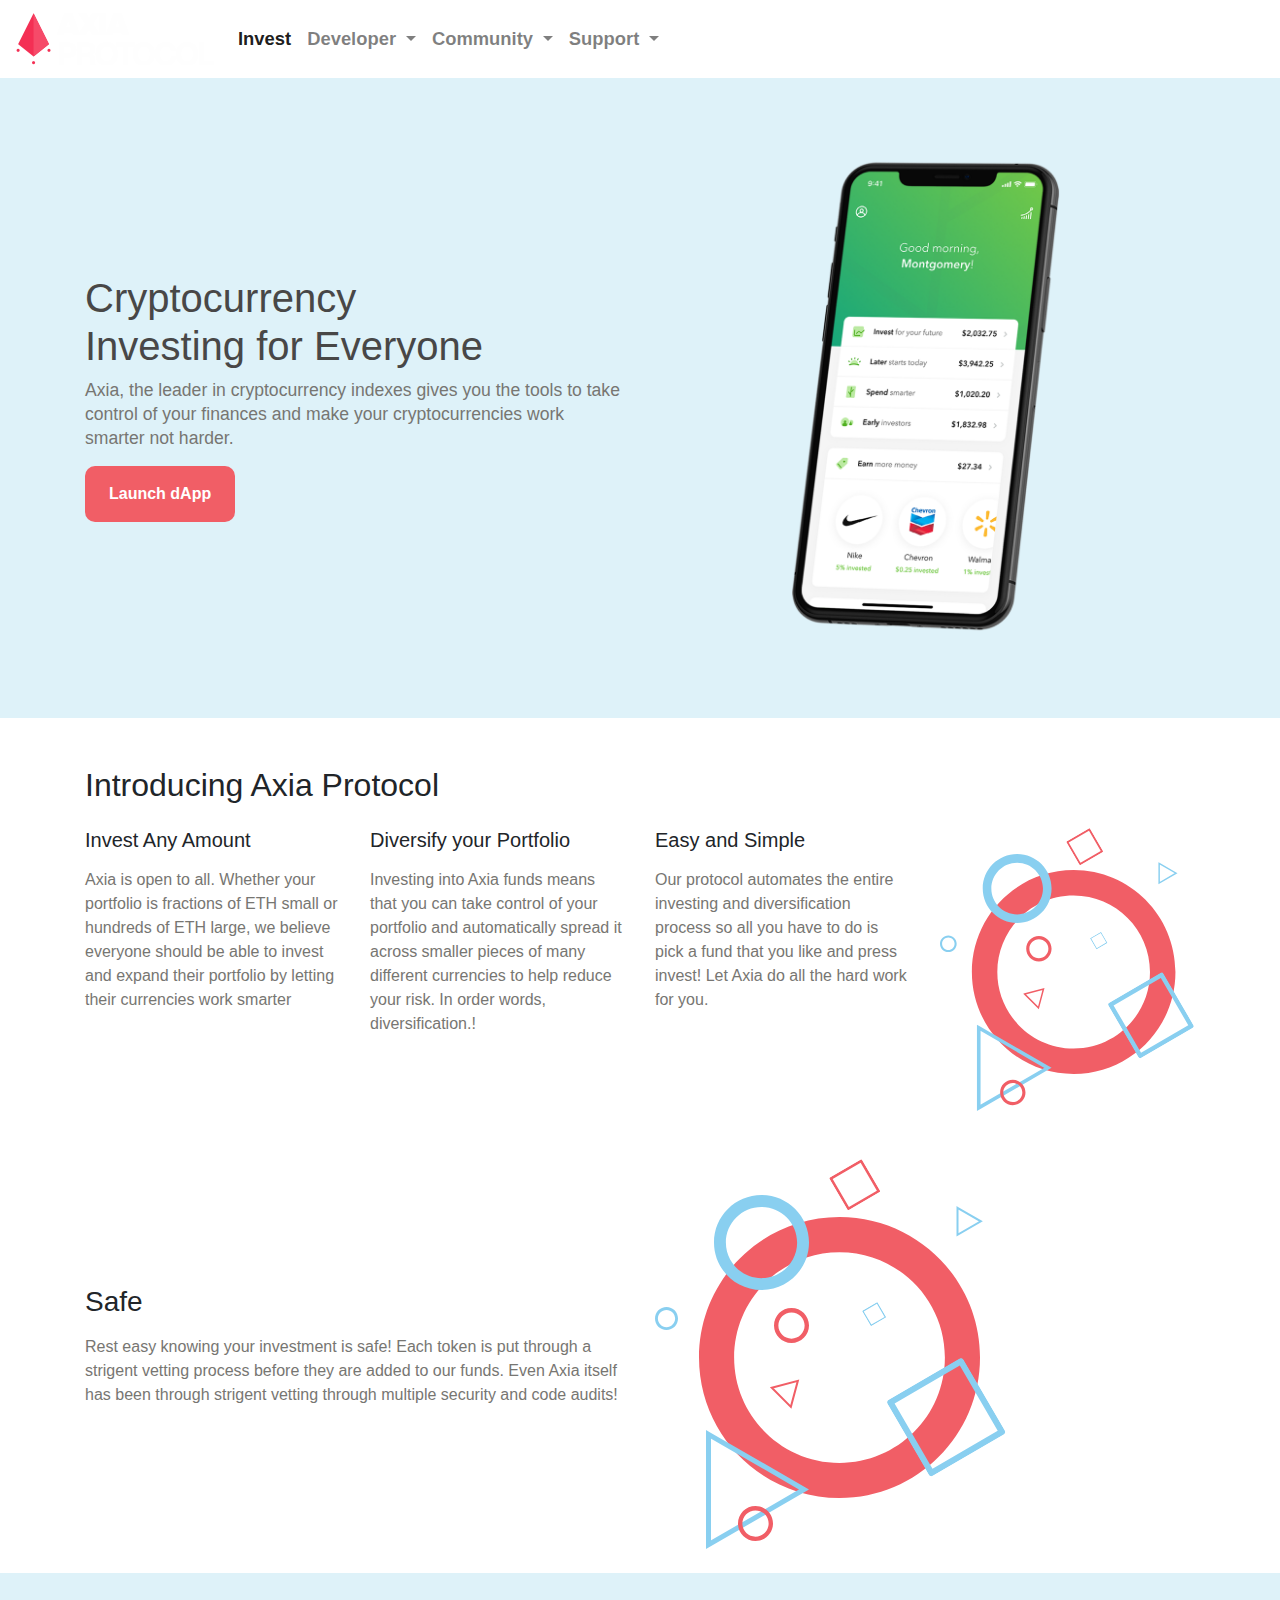
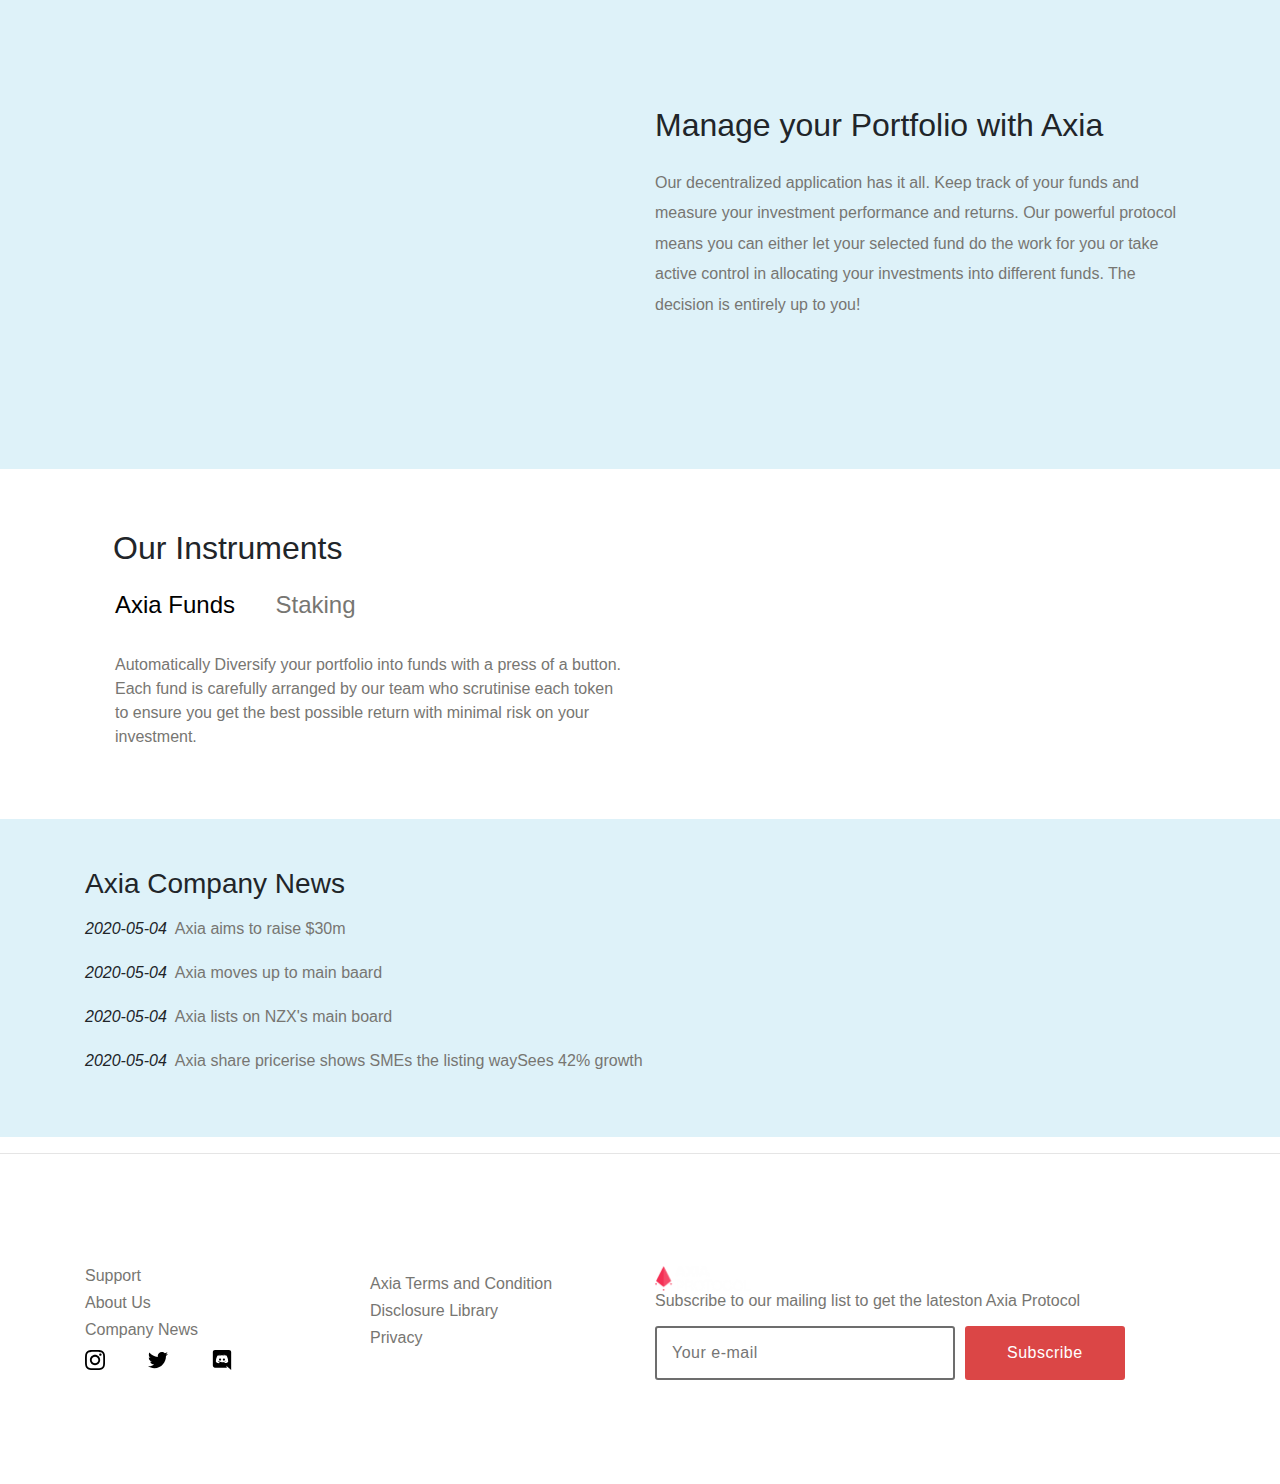
==== commit 35034df5: "changes" ====
--- a/index.html
+++ b/index.html
@@ -149,15 +149,12 @@
       <div class="container">
         <div class="row">
           <div class="col-md-12">
-            <h2 class="text-center">Introducing Axia Protocol</h2>
+            <h2>Introducing Axia Protocol</h2>
 
-            <div class="row mt-5">
-              <div class="col-md-4">
-                <div class="inner-img">
-                  <img src="./assets/money.svg" alt="" class="image-fluid list-img">
-                </div>
-                <div class="intro-box mt-4">
-                  <h5 class="axia-pro text-center">Invest Any Amount</h5>
+            <div class="row mt-4">
+              <div class="col-md-3">
+                <div class="intro-box">
+                  <h5>Invest Any Amount</h5>
                   <p class="mt-3">
                     Axia is open to all. Whether your portfolio is fractions of
                     ETH small or hundreds of ETH large, we believe everyone
@@ -166,12 +163,9 @@
                   </p>
                 </div>
               </div>
-              <div class="col-md-4">
-                <div class="inner-img">
-                  <img src="./assets/diversification.svg" alt="" class="image-fluid list-img">
-                </div>
-                <div class="intro-box mt-4">
-                  <h5 class="axia-pro text-center">Diversify your Portfolio</h5>
+              <div class="col-md-3">
+                <div class="intro-box">
+                  <h5>Diversify your Portfolio</h5>
                   <p class="mt-3">
                     Investing into Axia funds means that you can take control of
                     your portfolio and automatically spread it across smaller
@@ -180,12 +174,9 @@
                   </p>
                 </div>
               </div>
-              <div class="col-md-4">
-                <div class="inner-img">
-                  <img src="./assets/users.svg" alt="" class="image-fluid list-img">
-                </div>
-                <div class="intro-box mt-4">
-                  <h5 class="axia-pro text-center">Simple and easy</h5>
+              <div class="col-md-3">
+                <div class="intro-box">
+                  <h5>Easy and Simple</h5>
                   <p class="mt-3">
                     Our protocol automates the entire investing and
                     diversification process so all you have to do is pick a fund
@@ -194,7 +185,11 @@
                   </p>
                 </div>
               </div>
-             
+              <div class="col-md-3">
+                <div class="intro-box intro-image">
+                  <img class="img-fluid" src="/assets/flex.svg" alt="" />
+                </div>
+              </div>
             </div>
           </div>
 
@@ -227,26 +222,23 @@
         </div>
       </div>
     </section>
-    <div class="container">
-      <!-- <hr class="my-2" /> -->
-    </div>
-    <section class="safe">
-      <div class="container">
-      <div class="row">
-          <div class="col-md-7 col-sm-6 safe-desc">
+    <section class="safe mb-4">
+      <div class="container">
+        <div class="row">
+          <div class="col-md-6 safe-desc">
             <div class="">
               <h3>Safe</h3>
               <p class="mt-3">
                 Rest easy knowing your investment is safe! Each token is put
                 through a strigent vetting process before they are added to our
-                funds. Even Axia itself has been through strigent vettinggit add
-                . through multiple security and code audits!
+                funds. Even Axia itself has been through strigent vetting
+                through multiple security and code audits!
               </p>
             </div>
           </div>
-          <div class="col-md-5 col-sm-6">
-            <div class="intro-box intro-image intro-safe">
-              <img class="img-fluid safe-img" src="./assets/unlock.svg" alt="" />
+          <div class="col-md-6">
+            <div class="intro-box intro-image">
+              <img class="img-fluid" src="/assets/flex.svg" alt="" />
             </div>
           </div>
         </div>
@@ -469,7 +461,7 @@
     <section class="portfolio py-5">
       <div class="container">
         <div class="row">
-          <div class="col-md-6 col-sm-6">
+          <div class="col-md-6">
             <div class="portfolio-image">
               <img
                 class="img-fluid"
@@ -478,7 +470,7 @@
               />
             </div>
           </div>
-          <div class=" manage col-md-6 col-sm-6">
+          <div class="col-md-6">
             <div class="portfolio-desc">
               <h2>Manage your Portfolio with Axia</h2>
               <p class="mt-3">
@@ -497,83 +489,78 @@
     <section class="tab-section py-4">
       <div class="container">
         <div class="wrapper">
-          <div class="tabs row">
-            <div class="col-md-6">
-              <h2 class="my-3 px-2">Our Instruments</h2>
+          <div class="tabs">
+            <h2 class="my-3 px-2">Our Instruments</h2>
 
-              <div class="tabs__header">
-                <div class="tabs__heading is-active" data-tab-index="tab-1">
-                  <p class="my-auto">Axia Funds</p>
-                </div>
-                <div class="tabs__heading" data-tab-index="tab-2">
-                  <p class="my-auto">Staking</p>
-                </div>
-              </div>
-
-              <div class="tabs__body">
-                <div class="tabs__content tab-1 is-active">
-                  <div>
-                    <div class="mt-5">
-                      <p class="tab-desc">
-                        Automatically Diversify your portfolio into funds with a
-                        press of a button. Each fund is carefully arranged by
-                        our team who scrutinise each token to ensure you get the
-                        best possible return with minimal risk on your
-                        investment.
-                      </p>
-                    </div>
-                  </div>
-                </div>
-
-                <div class="tabs__content tab-2">
-                  <div>
-                    <div class="mt-5">
-                      <p class="tab-desc">
-                        Earn up to 30% APY* by staking your stokens. By staking
-                        you provide additional liquidity and earn daily
-                        ‘emissions’ for doing so!
-                      </p>
-                      <p class="mt-5 tab-desc">
-                        *APY varies based on the size of the pooled investments
-                        within a fund, please see our whitepaper under
-                        ‘developers’ for more detailed information.
-                      </p>
-                    </div>
-                  </div>
-                </div>
-                <!-- <div class="tabs__content tab-3">
+            <div class="tabs__header">
+              <div class="tabs__heading is-active" data-tab-index="tab-1">
+                <p class="my-auto">Axia Funds</p>
+              </div>
+              <div class="tabs__heading" data-tab-index="tab-2">
+                <p class="my-auto">Staking</p>
+              </div>
+              <!-- <div class="tabs__heading" data-tab-index="tab-3">
+                <p>Axia Vaults</p>
+              </div> -->
+              <!-- <div class="tabs__heading" data-tab-index="tab-4">Stake</div>
+              <div class="tabs__heading" data-tab-index="tab-4">
+                Axia Vaults
+              </div> -->
+            </div>
+            <div class="tabs__body">
+              <div class="tabs__content tab-1 is-active">
+                <div class="row">
+                  <div class="col-md-6">
+                    <p class="tab-desc">
+                      Automatically Diversify your portfolio into funds with a
+                      press of a button. Each fund is carefully arranged by our
+                      team who scrutinise each token to ensure you get the best
+                      possible return with minimal risk on your investment.
+                    </p>
+                  </div>
+                  <div class="col-md-6">
+                    <img
+                      class="img-fluid tab-image"
+                      src="https://cdn.robinhood.com/assets/robinhood/brand/_next/static/images/1x__ea42f9545c170fe8354ebde19dcefbc0.png"
+                      alt=""
+                    />
+                  </div>
+                </div>
+              </div>
+              <div class="tabs__content tab-2">
+                <div class="row">
+                  <div class="col-md-6">
+                    <p class="tab-desc">
+                      Earn up to 30% APY* by staking your stokens. By staking
+                      you provide additional liquidity and earn daily
+                      ‘emissions’ for doing so!
+                    </p>
+                    <p class="mt-3 tab-desc">
+                      *APY varies based on the size of the pooled investments
+                      within a fund, please see our whitepaper under
+                      ‘developers’ for more detailed information.
+                    </p>
+                  </div>
+                  <div class="col-md-6">
+                    <img
+                      class="img-fluid tab-image"
+                      src="https://cdn.robinhood.com/assets/robinhood/brand/_next/static/images/1x__b8f3a854780a088fe18bebe63df09581.png"
+                      alt=""
+                    />
+                  </div>
+                </div>
+              </div>
+              <!-- <div class="tabs__content tab-3">
                 <h5 class="text-center mt-4">Coming Soon!</h5>
               </div> -->
-                <div class="tabs__content tab-4">
-                  Tab 4 Content. Lorem ipsum dolor sit amet consectetur,
-                  adipisicing elit. Laborum consequuntur non doloremque animi
-                  eum error tenetur iure quisquam expedita repellendus saepe
-                  molestias molestiae ipsam unde dolorem fugit quibusdam illo,
-                  iste aperiam natus nobis sequi? Totam consequatur hic cumque
-                  excepturi itaque.
-                </div>
-              </div>
-            </div>
-            <div class="col-md-6 text-center first-tab-image">
-              <img
-                class="img-fluid tab-image"
-                src="./assets/fundings.svg"
-                alt=""
-              />
-            </div>
-            <div class="col-md-6 text-center tabs__content tab-1 active">
-              <img
-                class="img-fluid tab-image"
-                src="./assets/fundings.svg"
-                alt=""
-              />
-            </div>
-            <div class="col-md-6 text-center tabs__content tab-2">
-              <img
-                class="img-fluid tab-image"
-                src="./assets/staking.svg"
-                alt=""
-              />
+              <div class="tabs__content tab-4">
+                Tab 4 Content. Lorem ipsum dolor sit amet consectetur,
+                adipisicing elit. Laborum consequuntur non doloremque animi eum
+                error tenetur iure quisquam expedita repellendus saepe molestias
+                molestiae ipsam unde dolorem fugit quibusdam illo, iste aperiam
+                natus nobis sequi? Totam consequatur hic cumque excepturi
+                itaque.
+              </div>
             </div>
           </div>
         </div>
@@ -582,7 +569,7 @@
     <section class="news py-5">
       <div class="container">
         <div>
-          <h3>Axia Protocol News</h3>
+          <h3>Axia Company News</h3>
 
           <div class="news-content mt-3 d-flex">
             <em class="news-date">2020-05-04</em>
@@ -788,7 +775,7 @@
       <div class="container">
         <div class="row">
           <div class="col-md-6">
-            <div class="row support">
+            <div class="row">
               <!-- <div class="col-6 col-md-4 mt-3">
                 <h6>Stock & Funds</h6>
                 <h6>Options</h6>
@@ -808,21 +795,21 @@
                       <div class="col-4">
                         <img
                           style="width: 20px"
-                          src="./assets/instagram.svg"
+                          src="/assets/instagram.svg"
                           alt=""
                         />
                       </div>
                       <div class="col-4">
                         <img
                           style="width: 20px"
-                          src="./assets/twitter.svg"
+                          src="/assets/twitter.svg"
                           alt=""
                         />
                       </div>
                       <div class="col-4">
                         <img
                           style="width: 20px"
-                          src="./assets/discord.svg"
+                          src="/assets/discord.svg"
                           alt=""
                         />
                       </div>
@@ -833,16 +820,16 @@
                 <!-- <h6>Snacks</h6> -->
               </div>
               <div class="col-md-6 mt-3">
-                <h6 class="">Axia Terms and Condition</h6>
+                <h6 class="mt-2">Axia Terms and Condition</h6>
                 <h6 class="mt-2">Disclosure Library</h6>
                 <h6 class="mt-2">Privacy</h6>
               </div>
             </div>
           </div>
           <div class="col-md-6 mt-3">
-            <!-- <img style="width: 6rem" src="/assets/logo1.png" alt="" /> -->
+            <img style="width: 6rem" src="/assets/logo1.png" alt="" />
             <h6 class="disabled">
-              Subscribe to our mailing list to get the latest on Axia Protocol
+              Subscribe to our mailing list to get the lateston Axia Protocol
               <section class="Signup mt-3">
                 <form class="Signup__form" id="newsletter">
                   <input
--- a/main.css
+++ b/main.css
@@ -97,26 +97,13 @@
   margin: auto;
   height: 40rem;
 }
-.safe {
-  background-color: black;
-  color: white;
-}
-
-.safe p {
-  color: white;
-}
 .safe-desc {
-  /* display: flex; */
+  display: flex;
   align-items: center;
-  color: white;
-  padding: 7rem 0 5rem !important;
 }
 .hero-section_image {
   height: 30rem;
   text-align: center;
-}
-.safe-img{
-  max-height: 32rem;
 }
 
 @media (max-width: 540px) {
@@ -189,13 +176,9 @@
   box-shadow: 1px -2px 12px 2px rgba(216, 216, 216, 1); */
 }
 
-.intro-safe {
-  transform: scale(0.7, 0.7);
-}
 .intro-image {
   /* height: 10rem; */
   max-height: 100%;
-  position: absolute;
 }
 
 .intro-img {
@@ -455,7 +438,7 @@
 
 .wrapper {
   margin: auto;
-  padding: 20px 0;
+  padding: 20px;
 }
 
 /* Tabs */
@@ -466,7 +449,7 @@
 .tabs__header {
   display: flex;
   justify-content: space-between;
-  width: 70%;
+  width: 30%;
 }
 
 .tabs__heading {
@@ -502,22 +485,8 @@
 .tab-image {
   /* opacity: 0; */
   animation: fadeIn 2s linear;
-  /* transform: scale(1, 1); */
+  transform: scale(1, 1);
   /* animation-delay: 0.5s; */
-  /* max-height: 15rem;
-  font-size: 70px; */
-  position: absolute;
-  max-height: 23rem;
-}
-.list-img{
-  width: 40% !important;
-  height: 40%;
-}
-.inner-img{
-  text-align: center;
-}
-.axia-pro{
-  font-size: 28px !important;
 }
 
 @keyframes fadeIn {
@@ -585,69 +554,3 @@
 .news {
   background-color: var(--baby-blue);
 }
-
-
-/* for mobile */
-@media only screen and (min-width: 320px) and (max-width: 720px) {
-  .tab-image{
-position: static;
-  }
-  .intro-image{
-position: static;
-top: 0;
-  }
-  .safe-desc{
-padding-right: 15px !important;
-padding-left: 15px !important;
-padding-top: 5px !important;
-padding-bottom: 5px !important;
-  }
-.manage{
-  margin-top: 2rem;
-}
-.tab-1{
-margin-top: 1rem;
-}
-.tab-2{
-  margin-top: 1rem;
-}
-.portfolio-image{
-  text-align: center;
-}
-input#email{
-  margin: 0;
-}
-}
-
-
-/* ipad */
-@media only screen and (min-width: 720px) and (max-width: 1024px){
-  .tab-image{
-    position: static;
-      }
-      .intro-image{
-    position: static;
-    top: 0;
-      }
-      .safe-desc{
-    padding-right: 15px !important;
-    padding-left: 15px !important;
-    padding-top: 5px !important;
-    padding-bottom: 5px !important;
-      }
-    .manage{
-      margin-top: 2rem;
-    }
-    .tab-1{
-    margin-top: 1rem;
-    }
-    .tab-2{
-      margin-top: 1rem;
-    }
-    .portfolio-image{
-      text-align: center;
-    }
-    input#email{
-      margin: 0;
-    }
-}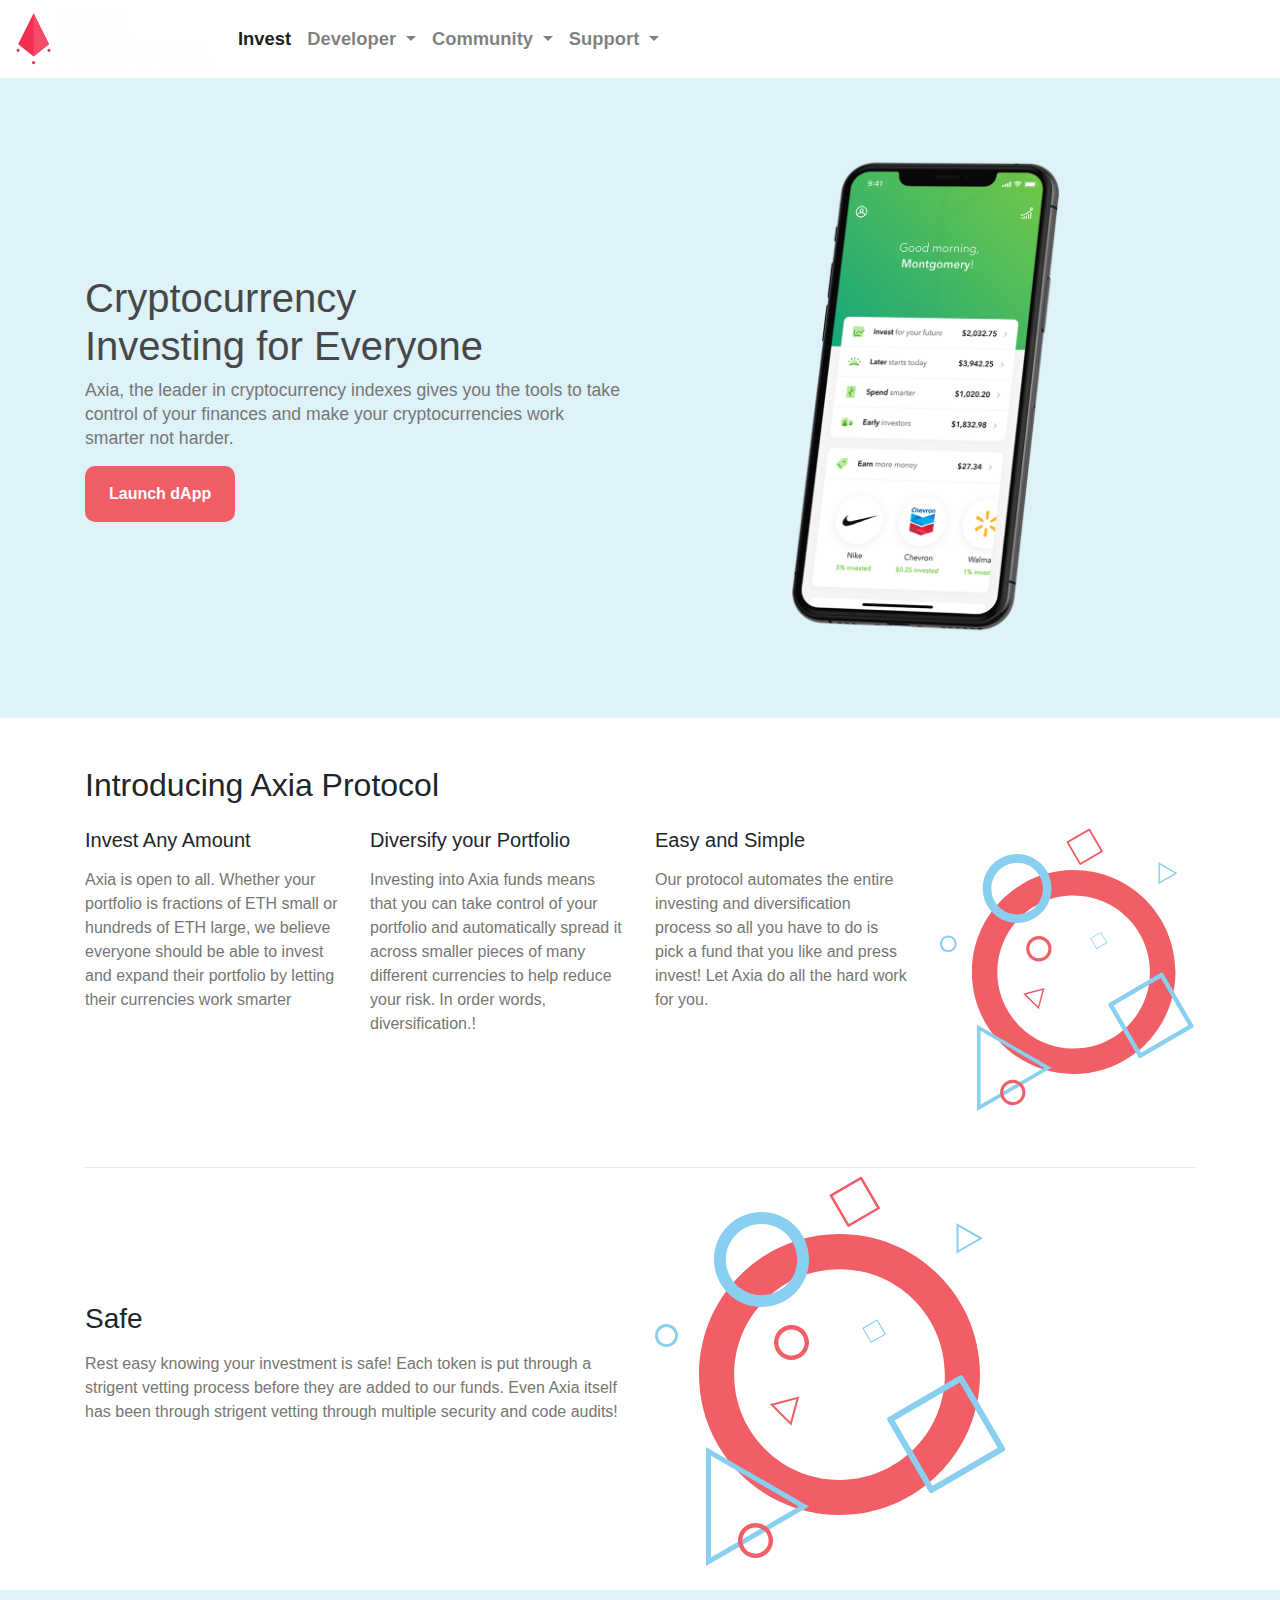
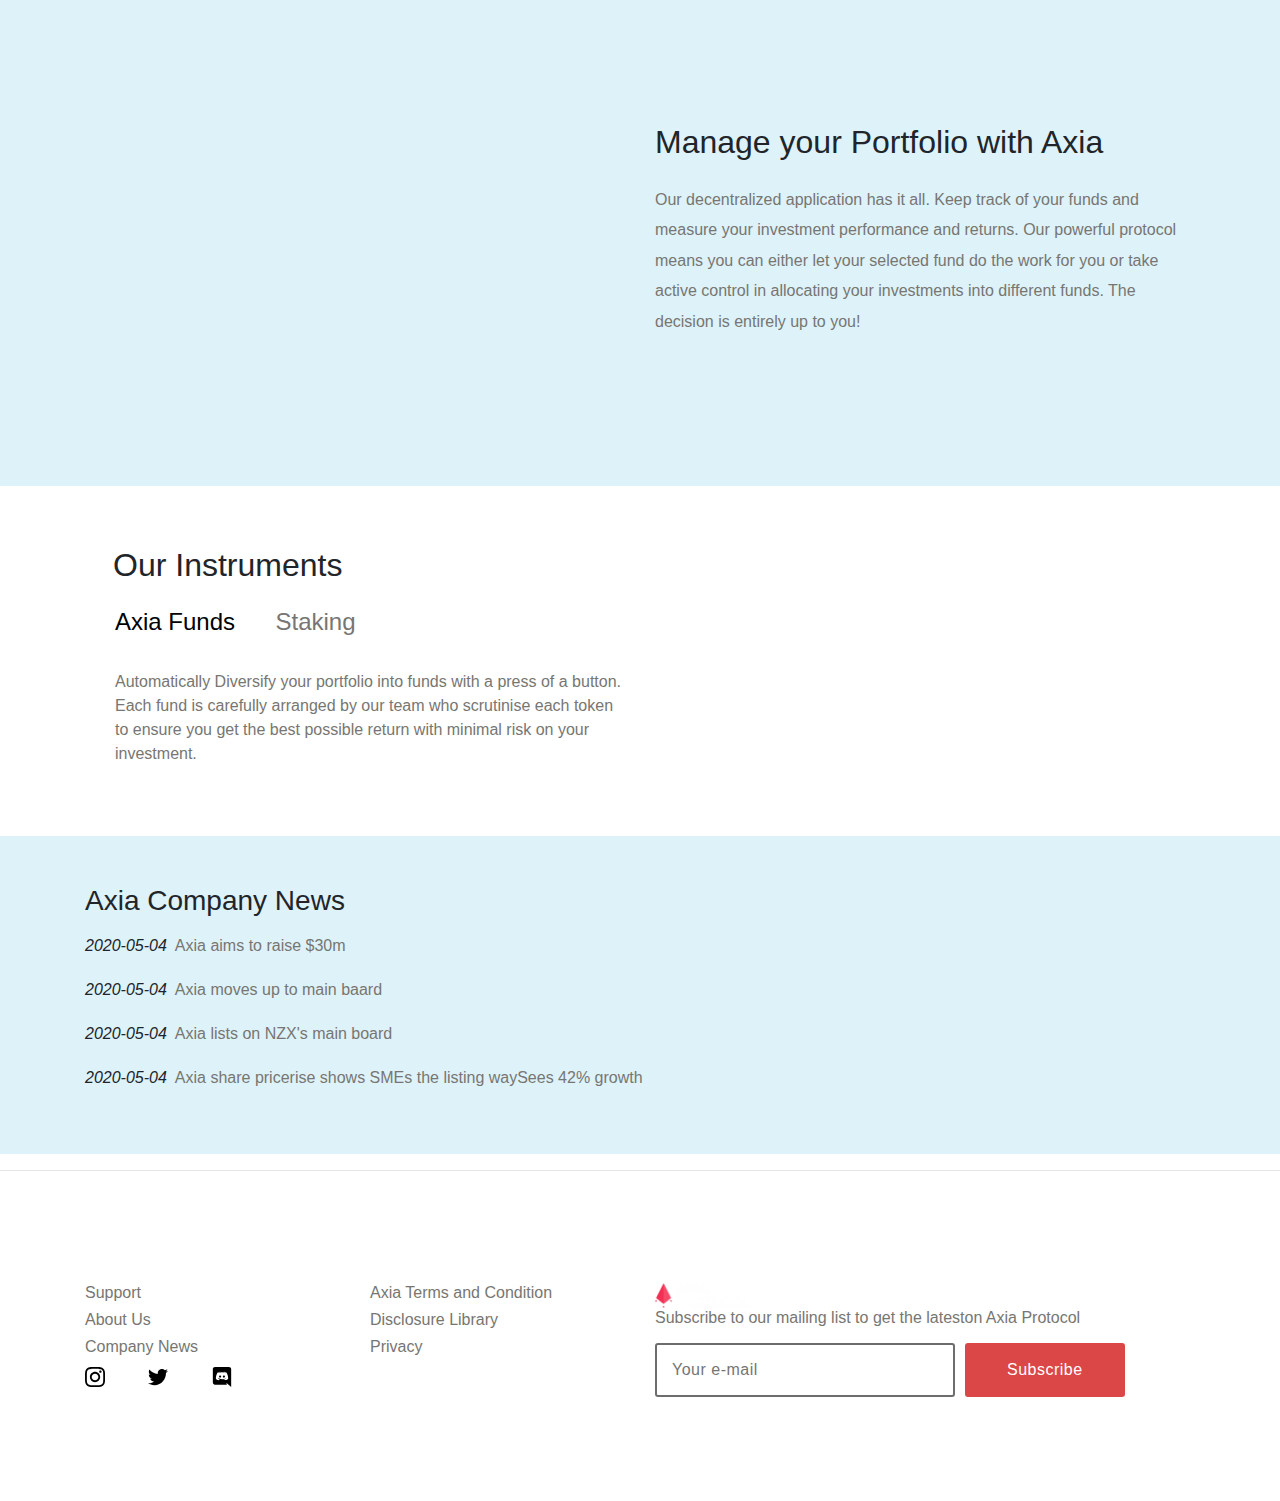
==== commit ee97a53b: "changes" ====
--- a/index.html
+++ b/index.html
@@ -222,6 +222,9 @@
         </div>
       </div>
     </section>
+    <div class="container">
+      <hr class="my-2" />
+    </div>
     <section class="safe mb-4">
       <div class="container">
         <div class="row">
@@ -820,7 +823,7 @@
                 <!-- <h6>Snacks</h6> -->
               </div>
               <div class="col-md-6 mt-3">
-                <h6 class="mt-2">Axia Terms and Condition</h6>
+                <h6 class="">Axia Terms and Condition</h6>
                 <h6 class="mt-2">Disclosure Library</h6>
                 <h6 class="mt-2">Privacy</h6>
               </div>
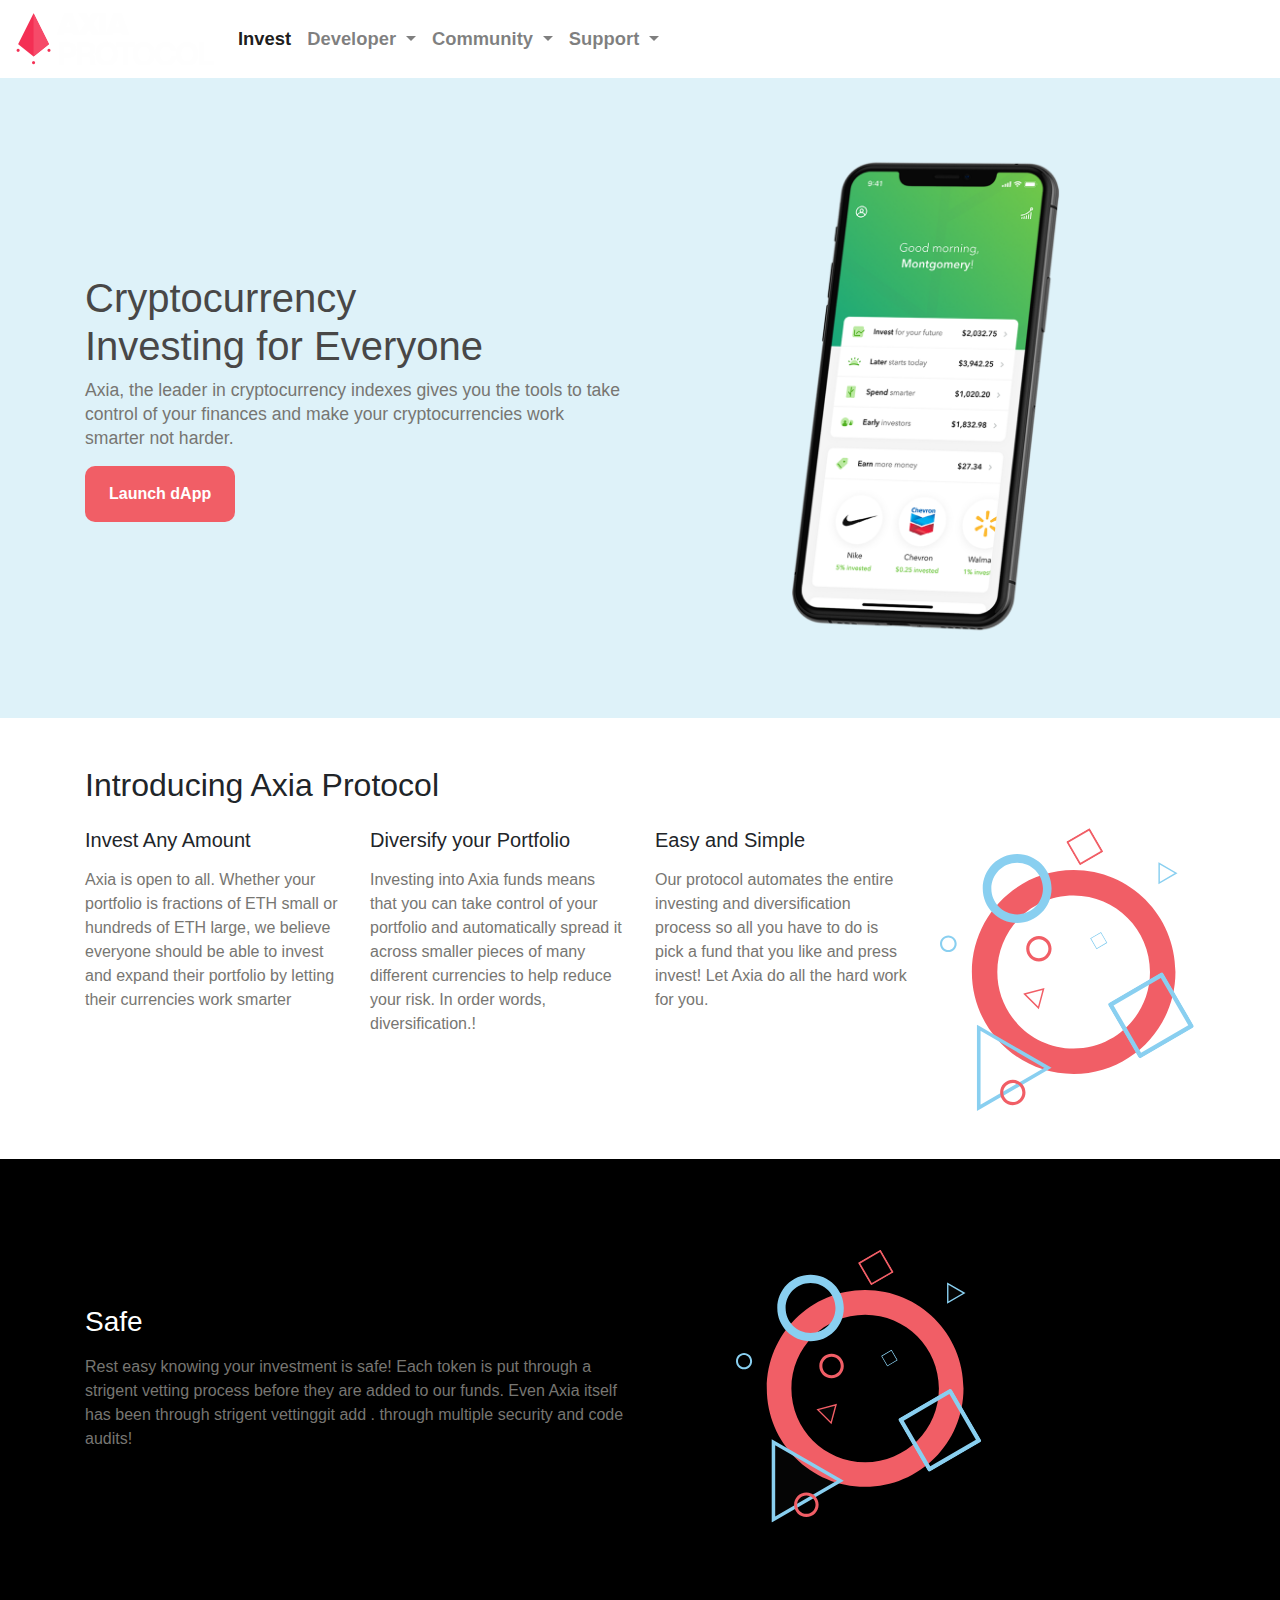
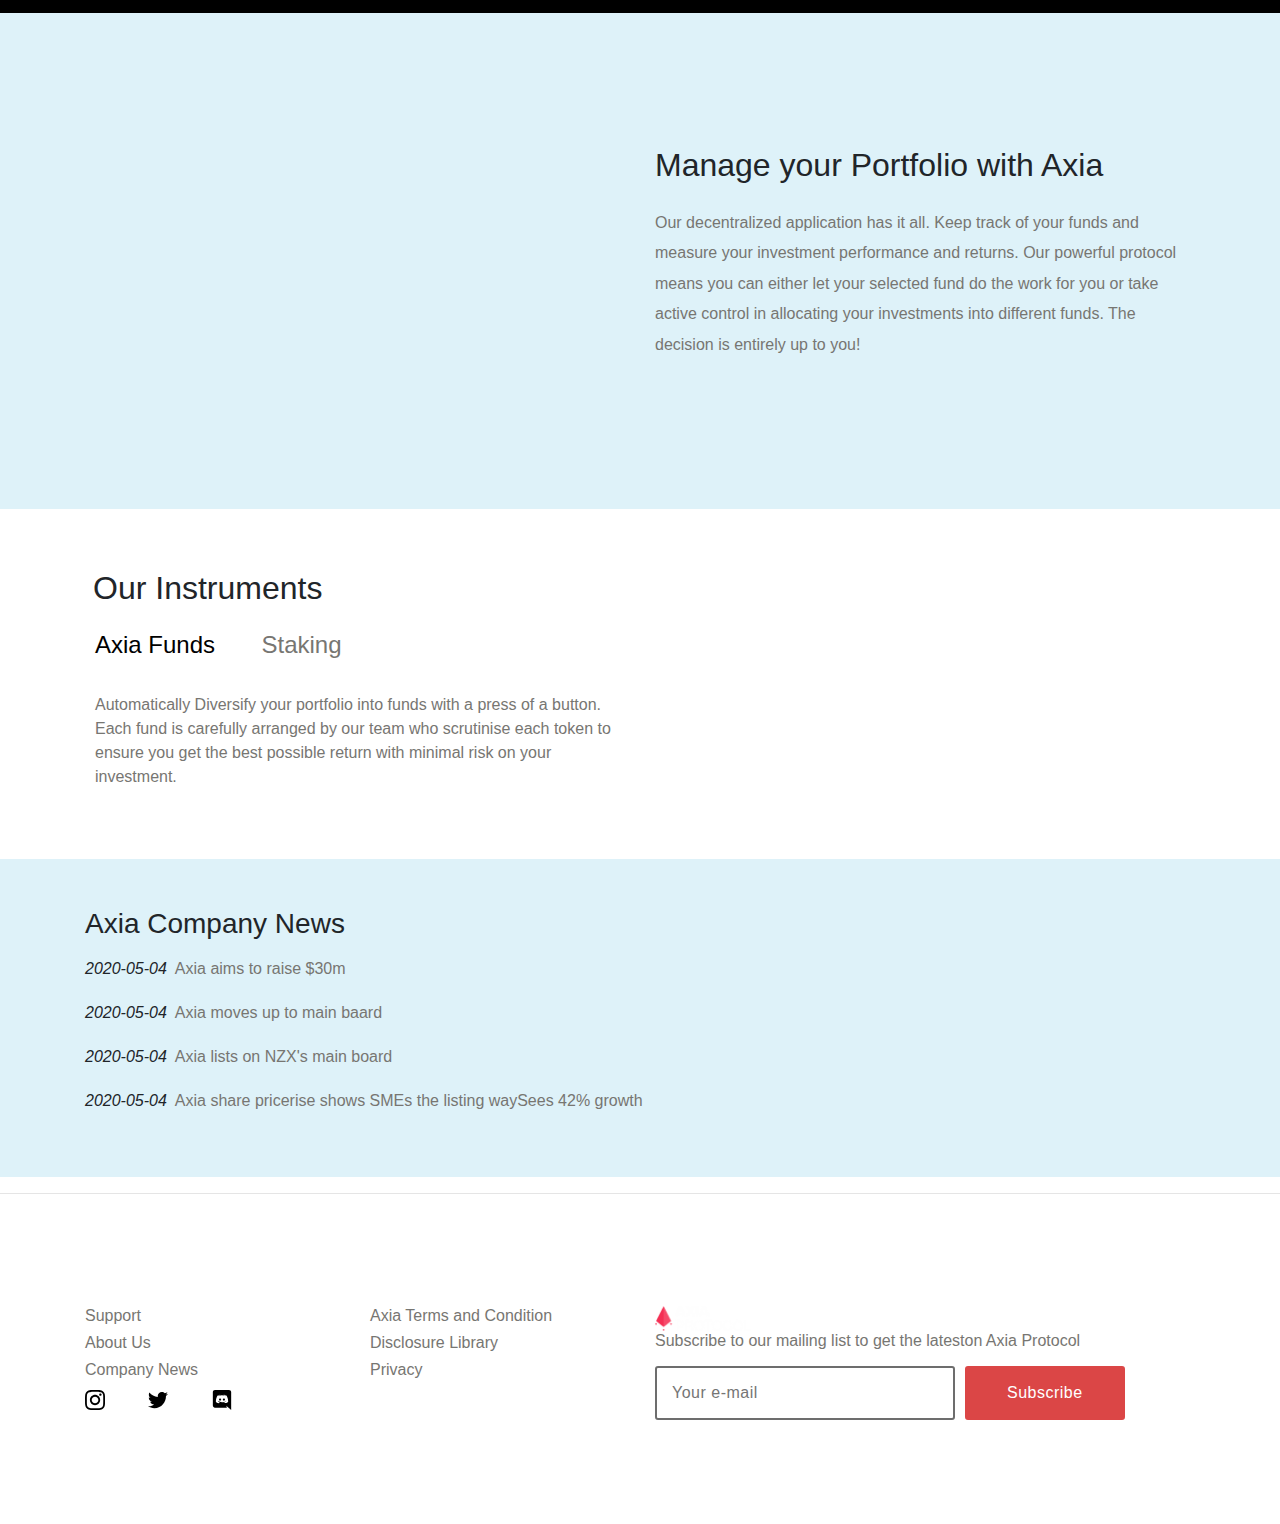
==== commit 9da7bed9: "new changes" ====
--- a/index.html
+++ b/index.html
@@ -223,9 +223,9 @@
       </div>
     </section>
     <div class="container">
-      <hr class="my-2" />
+      <!-- <hr class="my-2" /> -->
     </div>
-    <section class="safe mb-4">
+    <section class="safe">
       <div class="container">
         <div class="row">
           <div class="col-md-6 safe-desc">
@@ -234,13 +234,13 @@
               <p class="mt-3">
                 Rest easy knowing your investment is safe! Each token is put
                 through a strigent vetting process before they are added to our
-                funds. Even Axia itself has been through strigent vetting
-                through multiple security and code audits!
+                funds. Even Axia itself has been through strigent vettinggit add
+                . through multiple security and code audits!
               </p>
             </div>
           </div>
           <div class="col-md-6">
-            <div class="intro-box intro-image">
+            <div class="intro-box intro-image intro-safe">
               <img class="img-fluid" src="/assets/flex.svg" alt="" />
             </div>
           </div>
--- a/main.css
+++ b/main.css
@@ -97,9 +97,15 @@
   margin: auto;
   height: 40rem;
 }
+.safe {
+  background-color: black;
+  color: white;
+  padding: 2rem 0;
+}
 .safe-desc {
   display: flex;
   align-items: center;
+  color: white;
 }
 .hero-section_image {
   height: 30rem;
@@ -176,6 +182,9 @@
   box-shadow: 1px -2px 12px 2px rgba(216, 216, 216, 1); */
 }
 
+.intro-safe {
+  transform: scale(0.7, 0.7);
+}
 .intro-image {
   /* height: 10rem; */
   max-height: 100%;
@@ -438,7 +447,7 @@
 
 .wrapper {
   margin: auto;
-  padding: 20px;
+  padding: 20px 0;
 }
 
 /* Tabs */
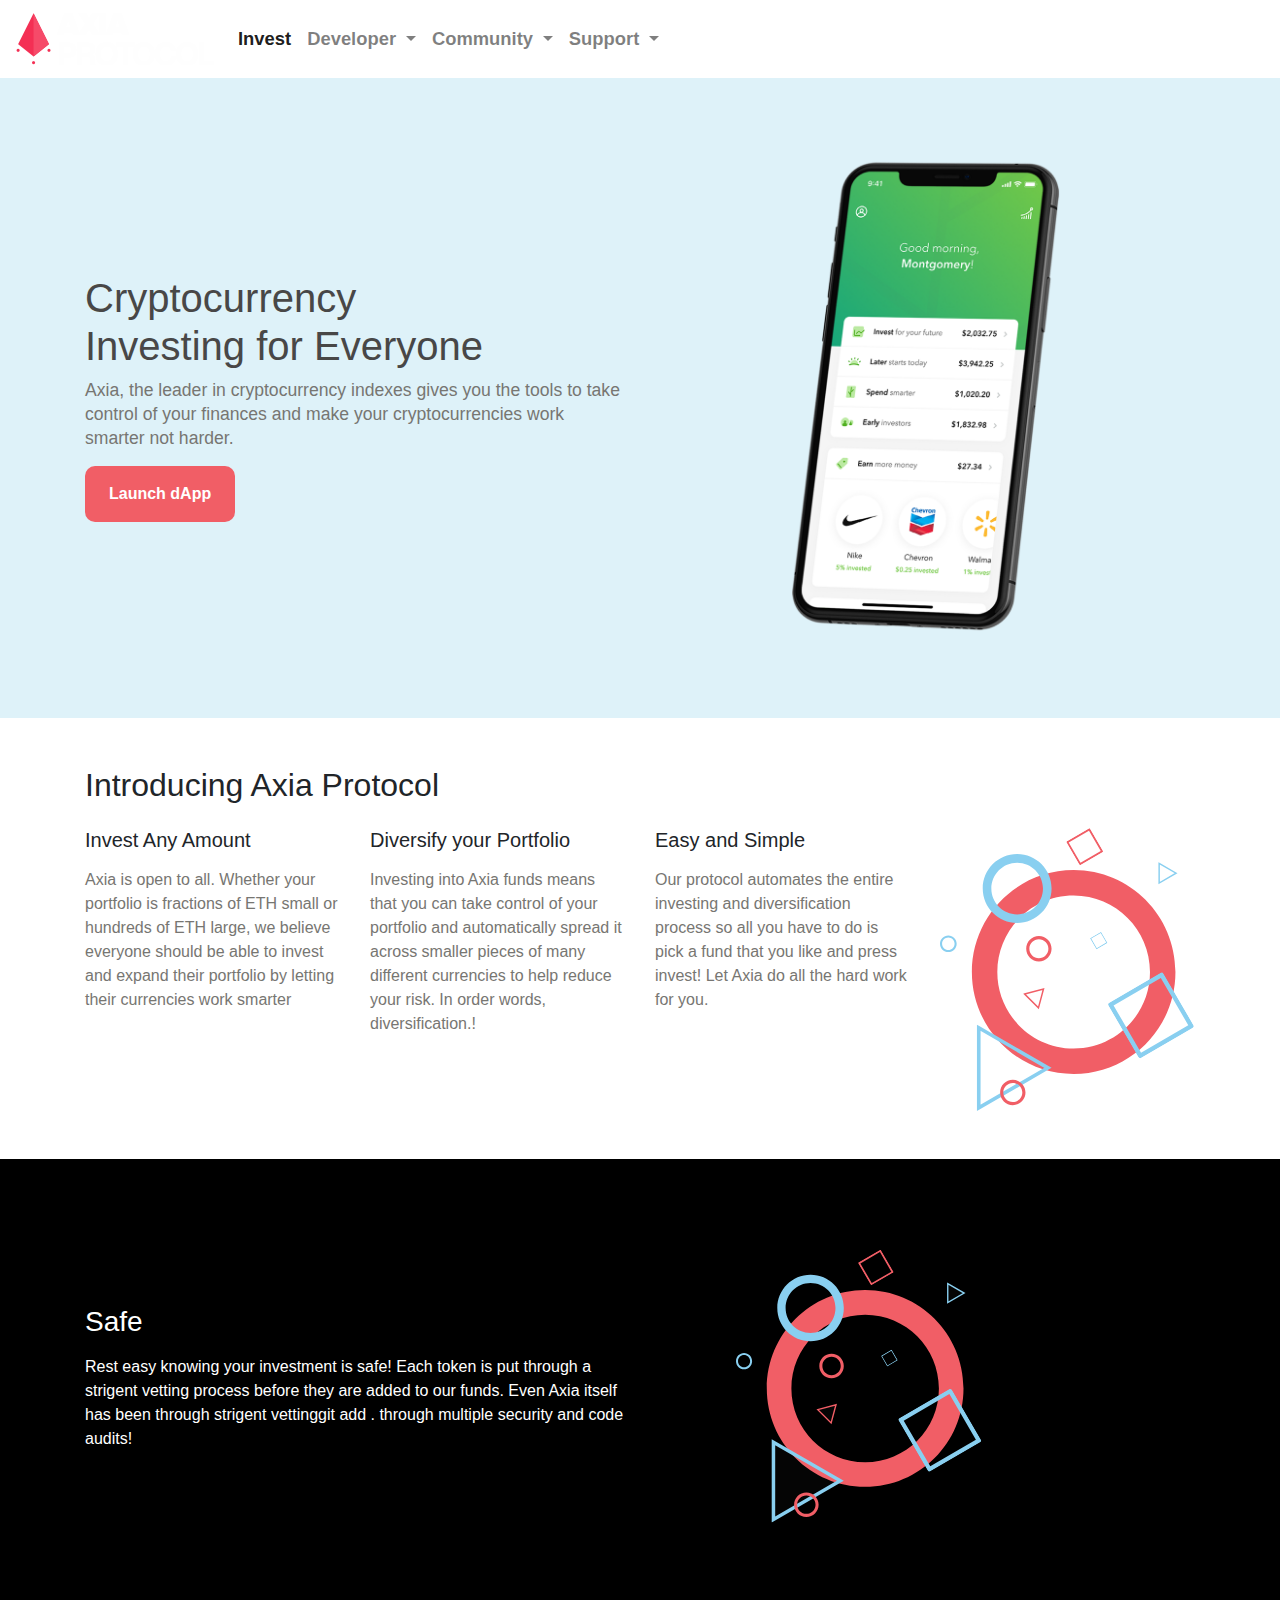
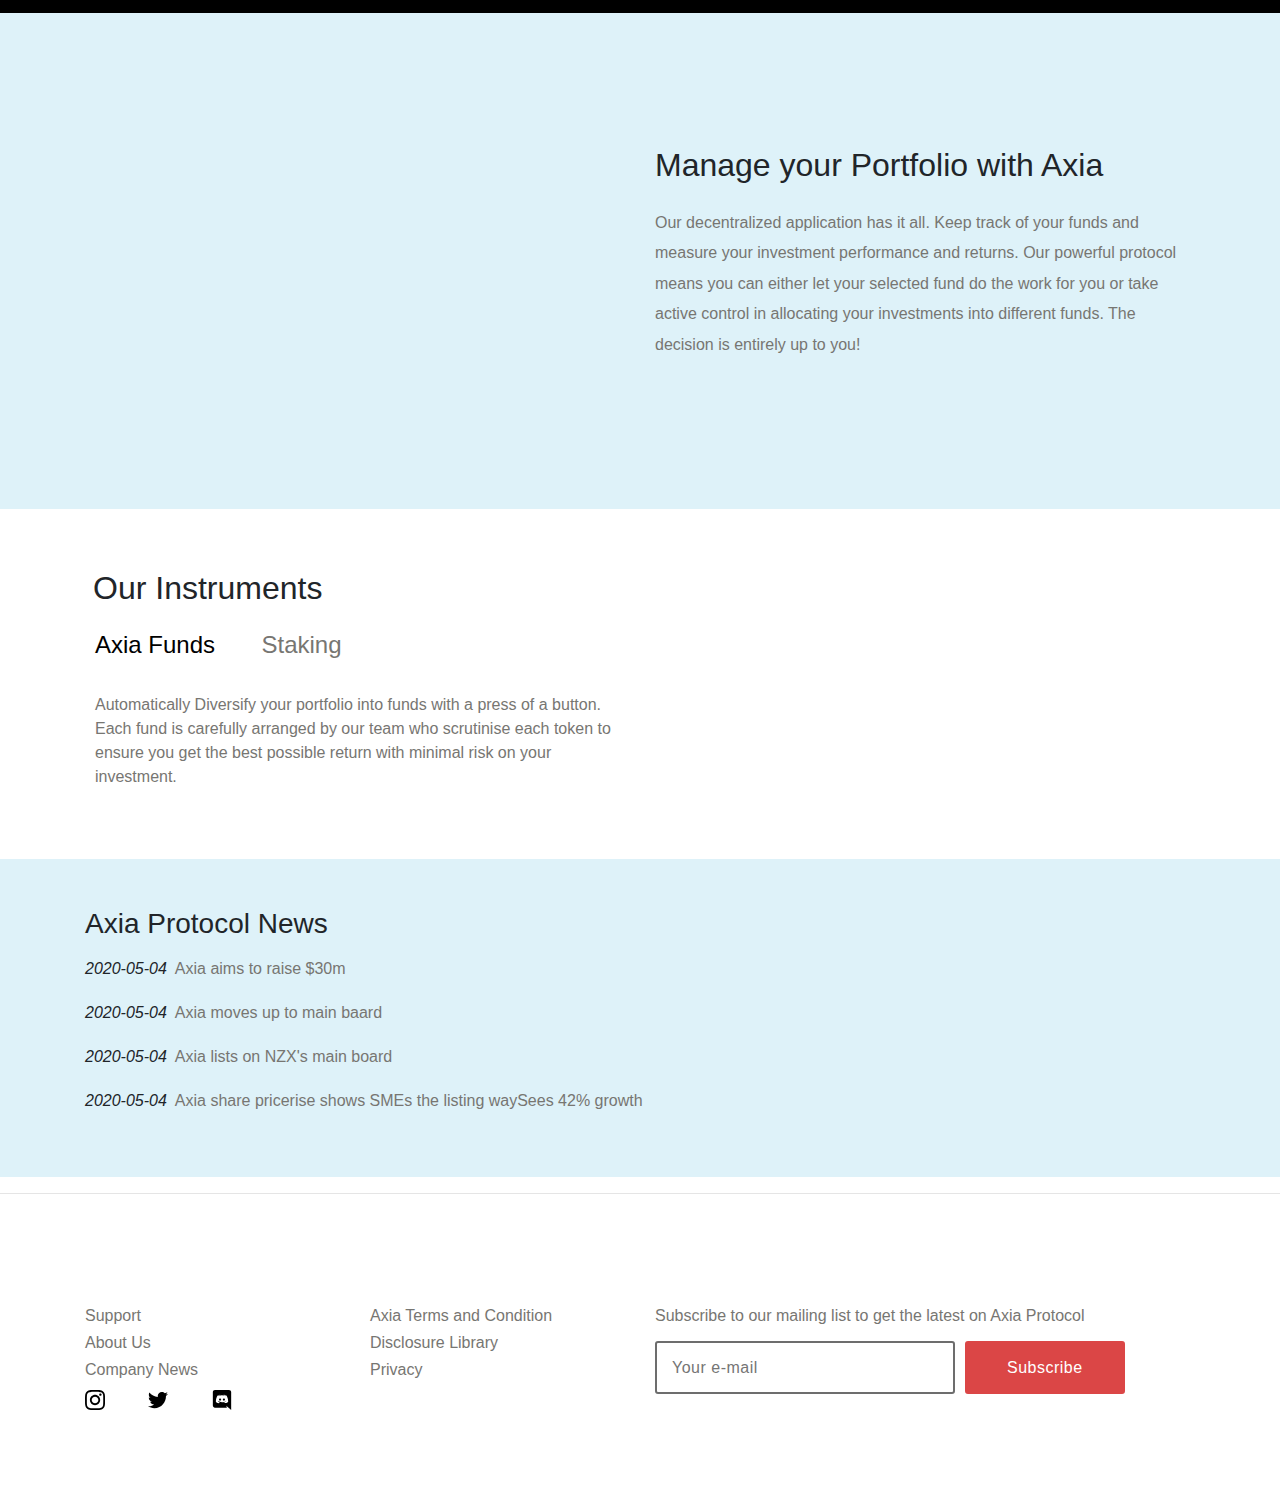
==== commit b1606320: "little change" ====
--- a/index.html
+++ b/index.html
@@ -547,7 +547,7 @@
                   <div class="col-md-6">
                     <img
                       class="img-fluid tab-image"
-                      src="https://cdn.robinhood.com/assets/robinhood/brand/_next/static/images/1x__b8f3a854780a088fe18bebe63df09581.png"
+                      src="assets/pig.png"
                       alt=""
                     />
                   </div>
@@ -572,7 +572,7 @@
     <section class="news py-5">
       <div class="container">
         <div>
-          <h3>Axia Company News</h3>
+          <h3>Axia Protocol News</h3>
 
           <div class="news-content mt-3 d-flex">
             <em class="news-date">2020-05-04</em>
@@ -830,9 +830,9 @@
             </div>
           </div>
           <div class="col-md-6 mt-3">
-            <img style="width: 6rem" src="/assets/logo1.png" alt="" />
+            <!-- <img style="width: 6rem" src="/assets/logo1.png" alt="" /> -->
             <h6 class="disabled">
-              Subscribe to our mailing list to get the lateston Axia Protocol
+              Subscribe to our mailing list to get the latest on Axia Protocol
               <section class="Signup mt-3">
                 <form class="Signup__form" id="newsletter">
                   <input
--- a/main.css
+++ b/main.css
@@ -101,6 +101,10 @@
   background-color: black;
   color: white;
   padding: 2rem 0;
+}
+
+.safe p {
+  color: white;
 }
 .safe-desc {
   display: flex;
@@ -494,8 +498,9 @@
 .tab-image {
   /* opacity: 0; */
   animation: fadeIn 2s linear;
-  transform: scale(1, 1);
+  /* transform: scale(1, 1); */
   /* animation-delay: 0.5s; */
+  max-height: 20rem;
 }
 
 @keyframes fadeIn {
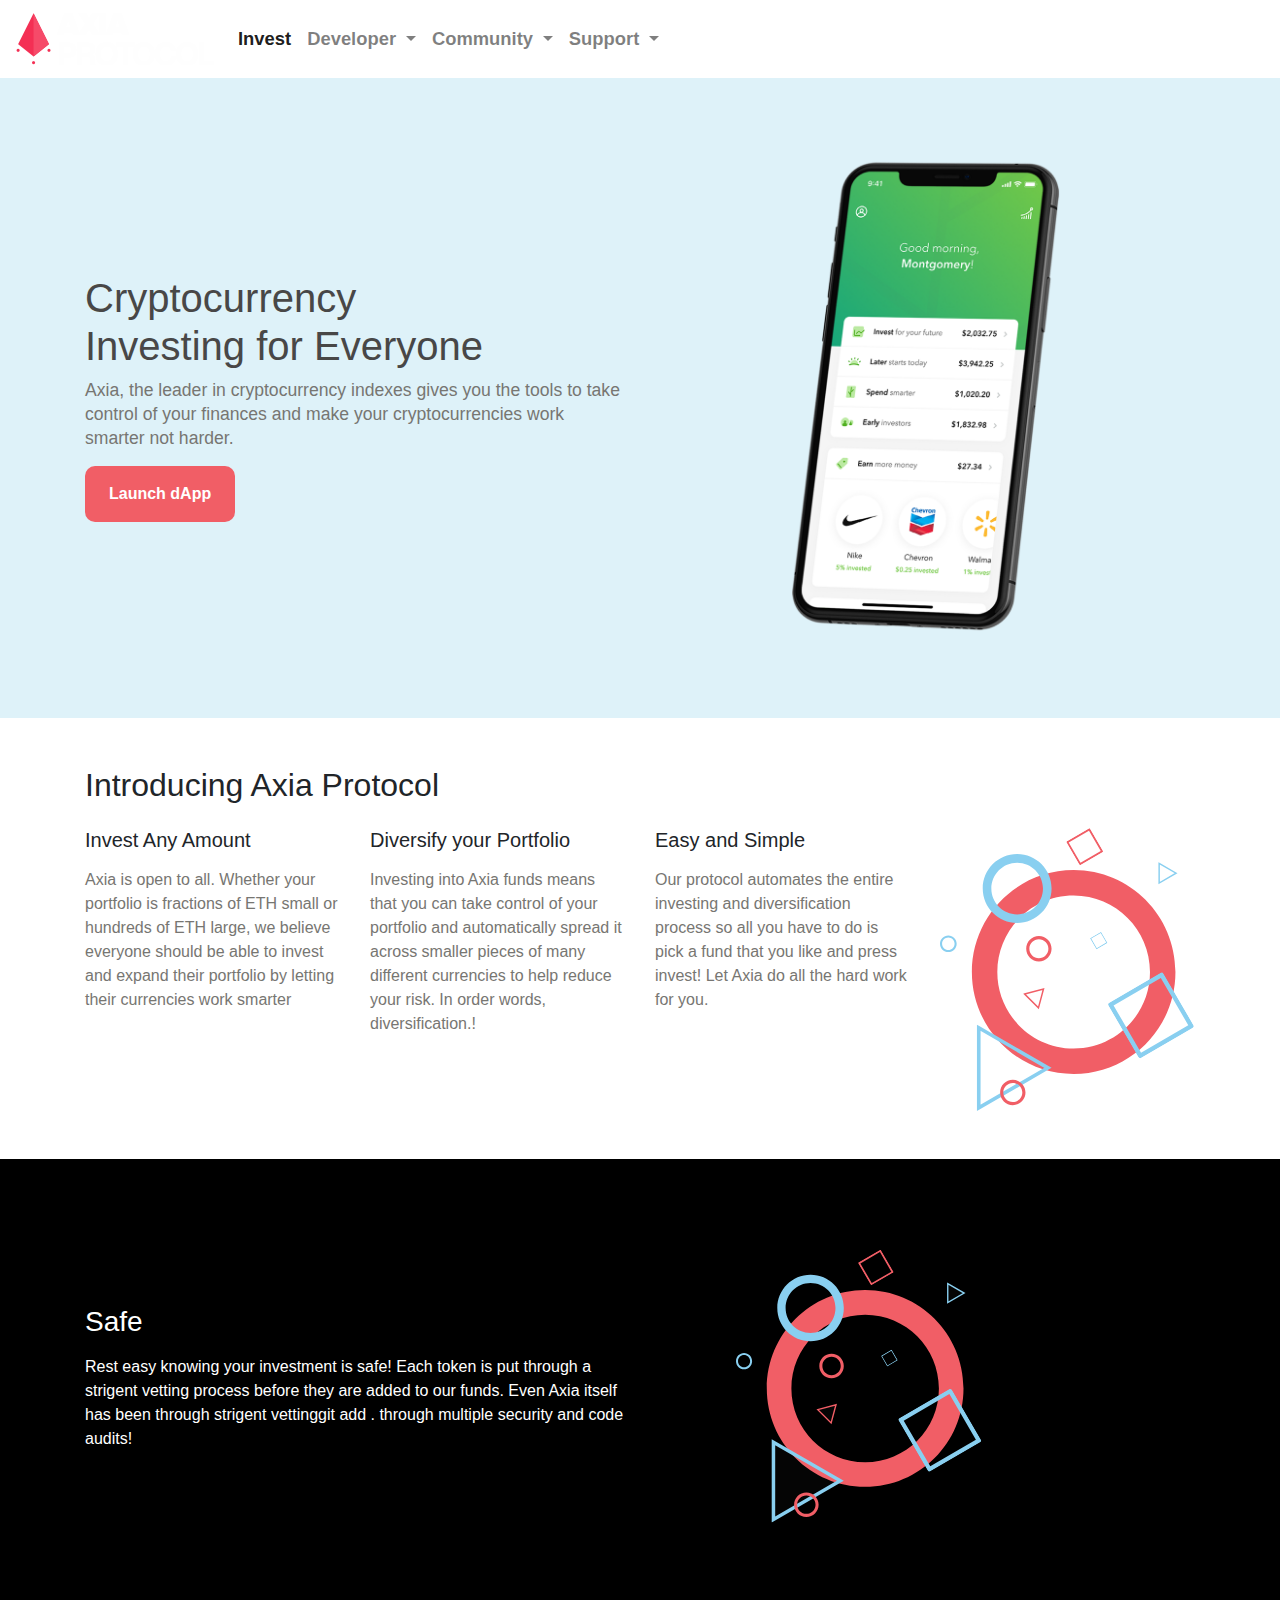
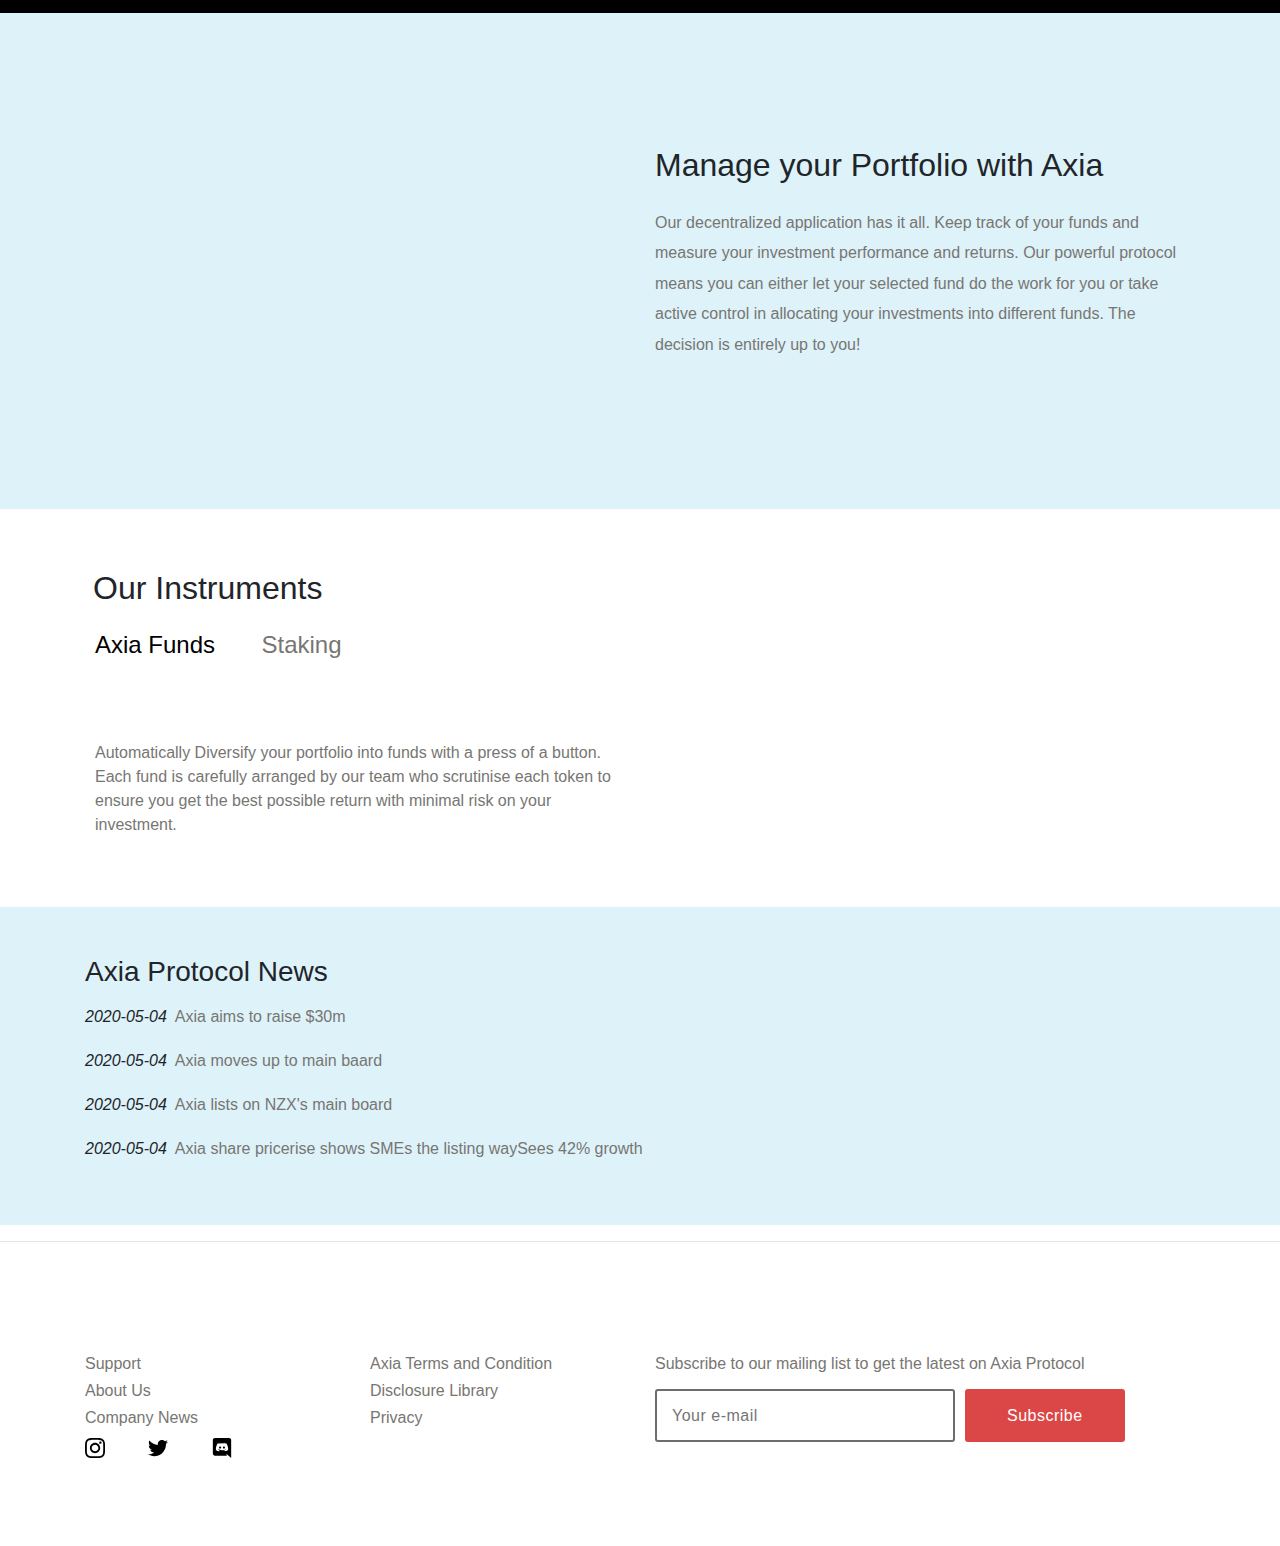
==== commit c916b54d: "added changes" ====
--- a/index.html
+++ b/index.html
@@ -513,7 +513,7 @@
             <div class="tabs__body">
               <div class="tabs__content tab-1 is-active">
                 <div class="row">
-                  <div class="col-md-6">
+                  <div class="col-md-6 mt-5">
                     <p class="tab-desc">
                       Automatically Diversify your portfolio into funds with a
                       press of a button. Each fund is carefully arranged by our
@@ -521,7 +521,7 @@
                       possible return with minimal risk on your investment.
                     </p>
                   </div>
-                  <div class="col-md-6">
+                  <div class="col-md-6 text-center">
                     <img
                       class="img-fluid tab-image"
                       src="https://cdn.robinhood.com/assets/robinhood/brand/_next/static/images/1x__ea42f9545c170fe8354ebde19dcefbc0.png"
@@ -532,19 +532,19 @@
               </div>
               <div class="tabs__content tab-2">
                 <div class="row">
-                  <div class="col-md-6">
+                  <div class="col-md-6 mt-5">
                     <p class="tab-desc">
                       Earn up to 30% APY* by staking your stokens. By staking
                       you provide additional liquidity and earn daily
                       ‘emissions’ for doing so!
                     </p>
-                    <p class="mt-3 tab-desc">
+                    <p class="mt-5 tab-desc">
                       *APY varies based on the size of the pooled investments
                       within a fund, please see our whitepaper under
                       ‘developers’ for more detailed information.
                     </p>
                   </div>
-                  <div class="col-md-6">
+                  <div class="col-md-6 text-center">
                     <img
                       class="img-fluid tab-image"
                       src="assets/pig.png"
--- a/main.css
+++ b/main.css
@@ -500,7 +500,7 @@
   animation: fadeIn 2s linear;
   /* transform: scale(1, 1); */
   /* animation-delay: 0.5s; */
-  max-height: 20rem;
+  max-height: 15rem;
 }
 
 @keyframes fadeIn {
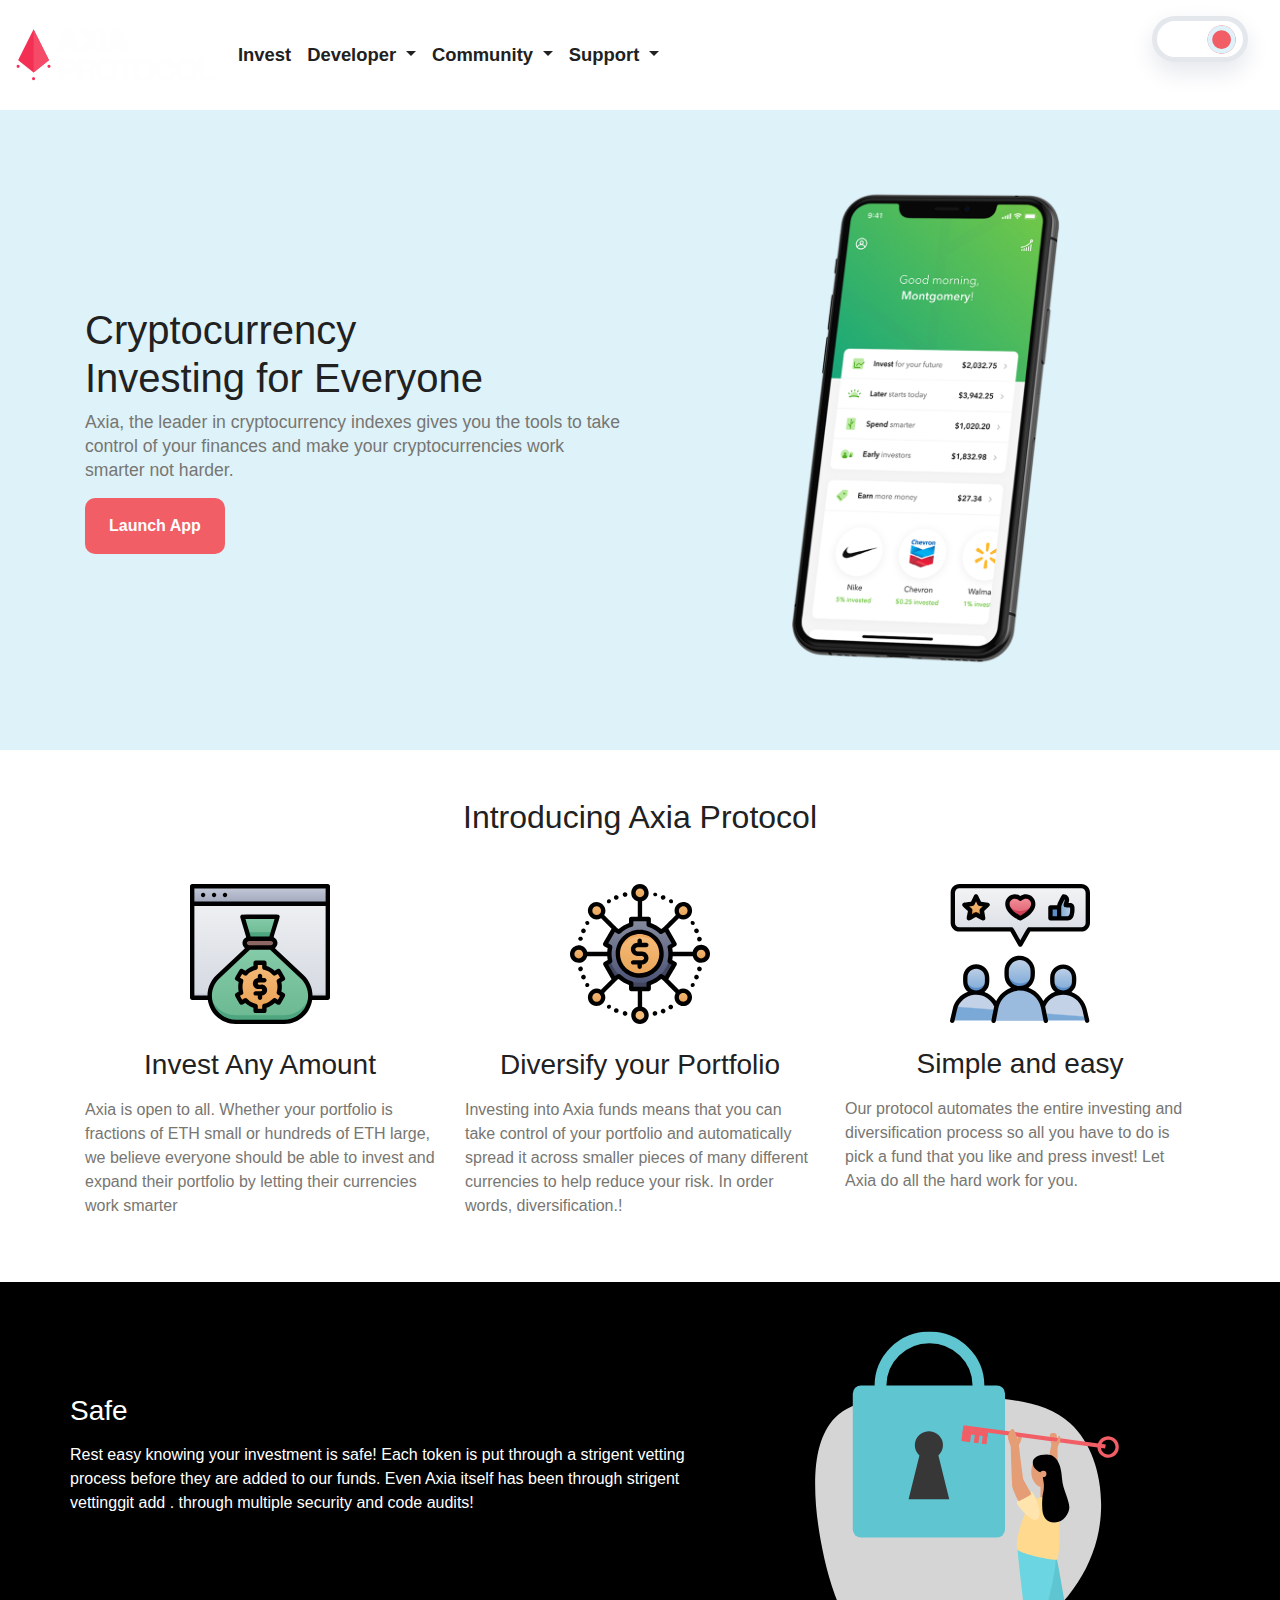
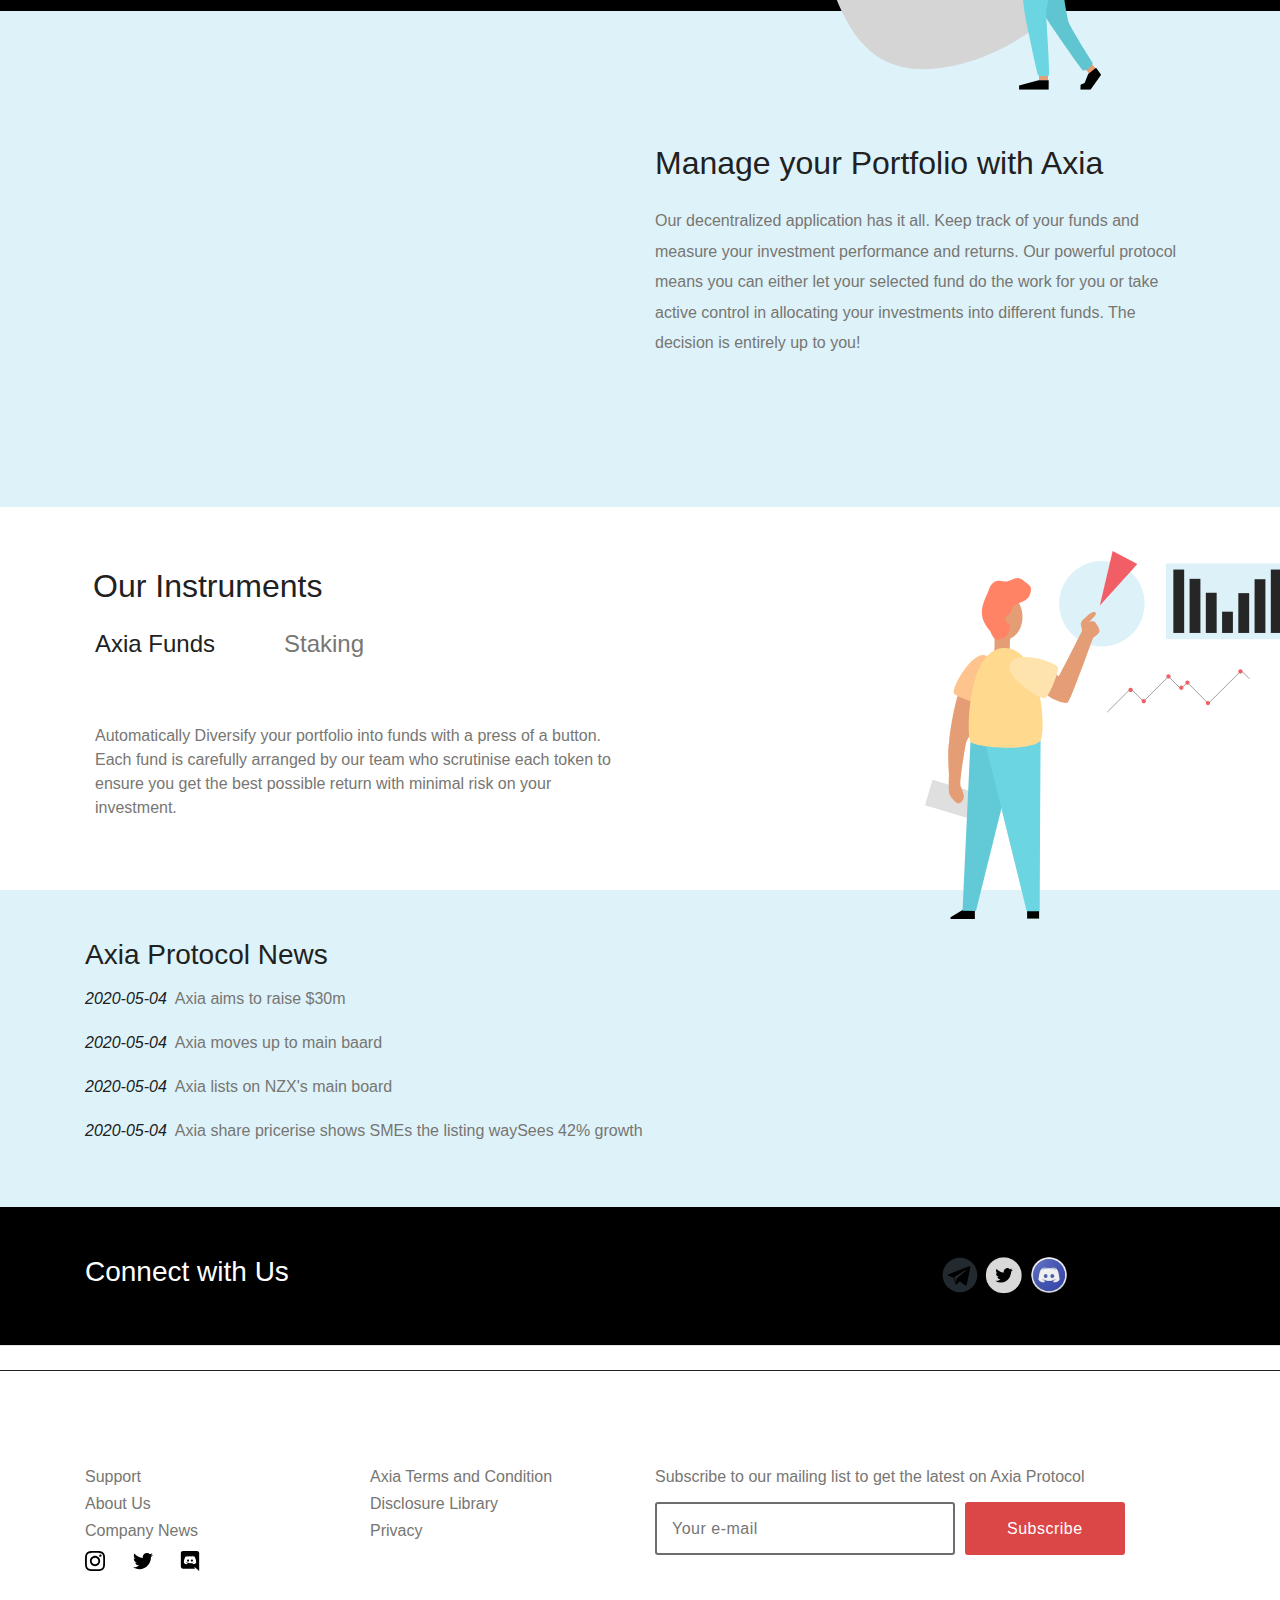
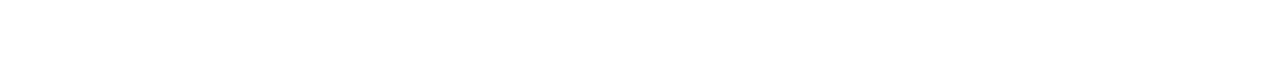
==== commit 77ee0950: "all finished" ====
--- a/index.html
+++ b/index.html
@@ -10,11 +10,18 @@
       integrity="sha384-Vkoo8x4CGsO3+Hhxv8T/Q5PaXtkKtu6ug5TOeNV6gBiFeWPGFN9MuhOf23Q9Ifjh"
       crossorigin="anonymous"
     />
+    <script defer src="https://use.fontawesome.com/releases/v5.0.0/js/solid.js"
+    integrity="sha384-tzzSw1/Vo+0N5UhStP3bvwWPq+uvzCMfrN1fEFe+xBmv1C/AtVX5K0uZtmcHitFZ"
+    crossorigin="anonymous"></script>
+    <script defer src="https://use.fontawesome.com/releases/v5.0.13/js/fontawesome.js"
+      integrity="sha384-6OIrr52G08NpOFSZdxxz1xdNSndlD4vdcf/q2myIUVO0VsqaGHJsB0RaBE01VTOY"
+      crossorigin="anonymous"></script>
     <link rel="stylesheet" href="main.css" />
-  </head>
-  <body>
+    <script src="https://code.iconify.design/1/1.0.4/iconify.min.js"></script>
+    </head>
+  <body class="light-theme">
     <nav
-      class="navbar container-fluid nav-container navbar-expand-lg navbar-light bg-light"
+      class="navbar container-fluid nav-container navbar-expand-lg head-nav"
     >
       <a class="navbar-brand" href="#">
         <img class="img-fluid" src="/assets/logo1.png" alt="" />
@@ -113,6 +120,23 @@
             </div>
           </li>
         </ul>
+        <ul class="ml-md-auto pl-0">
+          <li class="nav-item nav-link pl-0">
+            <label class="switch">
+              <input class='toggle-checkbox' type='checkbox'></input>
+              <div class='toggle-slot'>
+                <div class='sun-icon-wrapper'>
+                  <div class="iconify sun-icon" data-icon="feather-sun" data-inline="false"></div>
+                </div>
+                <div class='toggle-button'></div>
+                <div class='moon-icon-wrapper'>
+                  <div class="iconify moon-icon" data-icon="feather-moon" data-inline="false"></div>
+                </div>
+              </div>
+            </label>
+            
+          </li>
+        </ul>
         <!-- <div class="app-button">
           <p>dAPP</p>
         </div> -->
@@ -132,13 +156,13 @@
                 to take control of your finances and make your cryptocurrencies
                 work smarter not harder.
               </p>
-              <button class="app-download">Launch dApp</button>
+              <button class="app-download">Launch App</button>
             </div>
           </div>
           <div class="col-md-6 hero-section_image">
             <img
               class="image-fluid"
-              src="/assets/green-phone.png"
+              src="assets/green-phone.png"
               alt="hero image"
             />
           </div>
@@ -149,12 +173,15 @@
       <div class="container">
         <div class="row">
           <div class="col-md-12">
-            <h2>Introducing Axia Protocol</h2>
+            <h2 class="text-center">Introducing Axia Protocol</h2>
 
-            <div class="row mt-4">
-              <div class="col-md-3">
-                <div class="intro-box">
-                  <h5>Invest Any Amount</h5>
+            <div class="row mt-5">
+              <div class="col-md-4">
+                <div class="inner-img">
+                  <img src="./assets/money.svg" alt="" class="image-fluid list-img">
+                </div>
+                <div class="intro-box mt-4">
+                  <h5 class="axia-pro text-center">Invest Any Amount</h5>
                   <p class="mt-3">
                     Axia is open to all. Whether your portfolio is fractions of
                     ETH small or hundreds of ETH large, we believe everyone
@@ -163,9 +190,12 @@
                   </p>
                 </div>
               </div>
-              <div class="col-md-3">
-                <div class="intro-box">
-                  <h5>Diversify your Portfolio</h5>
+              <div class="col-md-4">
+                <div class="inner-img">
+                  <img src="./assets/diversification.svg" alt="" class="image-fluid list-img">
+                </div>
+                <div class="intro-box mt-4">
+                  <h5 class="axia-pro text-center">Diversify your Portfolio</h5>
                   <p class="mt-3">
                     Investing into Axia funds means that you can take control of
                     your portfolio and automatically spread it across smaller
@@ -174,9 +204,12 @@
                   </p>
                 </div>
               </div>
-              <div class="col-md-3">
-                <div class="intro-box">
-                  <h5>Easy and Simple</h5>
+              <div class="col-md-4">
+                <div class="inner-img">
+                  <img src="./assets/users.svg" alt="" class="image-fluid list-img">
+                </div>
+                <div class="intro-box mt-4">
+                  <h5 class="axia-pro text-center">Simple and easy</h5>
                   <p class="mt-3">
                     Our protocol automates the entire investing and
                     diversification process so all you have to do is pick a fund
@@ -185,11 +218,7 @@
                   </p>
                 </div>
               </div>
-              <div class="col-md-3">
-                <div class="intro-box intro-image">
-                  <img class="img-fluid" src="/assets/flex.svg" alt="" />
-                </div>
-              </div>
+             
             </div>
           </div>
 
@@ -227,10 +256,10 @@
     </div>
     <section class="safe">
       <div class="container">
-        <div class="row">
-          <div class="col-md-6 safe-desc">
+      <div class="row">
+          <div class="col-md-7 col-sm-6 safe-desc">
             <div class="">
-              <h3>Safe</h3>
+              <h3 class="safe">Safe</h3>
               <p class="mt-3">
                 Rest easy knowing your investment is safe! Each token is put
                 through a strigent vetting process before they are added to our
@@ -239,9 +268,9 @@
               </p>
             </div>
           </div>
-          <div class="col-md-6">
+          <div class="col-md-5 col-sm-6">
             <div class="intro-box intro-image intro-safe">
-              <img class="img-fluid" src="/assets/flex.svg" alt="" />
+              <img class="img-fluid safe-img" src="./assets/unlock.svg" alt="" />
             </div>
           </div>
         </div>
@@ -464,7 +493,7 @@
     <section class="portfolio py-5">
       <div class="container">
         <div class="row">
-          <div class="col-md-6">
+          <div class="col-md-6 col-sm-6">
             <div class="portfolio-image">
               <img
                 class="img-fluid"
@@ -473,7 +502,7 @@
               />
             </div>
           </div>
-          <div class="col-md-6">
+          <div class=" manage col-md-6 col-sm-6">
             <div class="portfolio-desc">
               <h2>Manage your Portfolio with Axia</h2>
               <p class="mt-3">
@@ -492,83 +521,89 @@
     <section class="tab-section py-4">
       <div class="container">
         <div class="wrapper">
-          <div class="tabs">
-            <h2 class="my-3 px-2">Our Instruments</h2>
+          <div class="tabs row">
+            <div class="col-md-6">
+              <h2 class="my-3 px-2">Our Instruments</h2>
 
-            <div class="tabs__header">
-              <div class="tabs__heading is-active" data-tab-index="tab-1">
-                <p class="my-auto">Axia Funds</p>
-              </div>
-              <div class="tabs__heading" data-tab-index="tab-2">
-                <p class="my-auto">Staking</p>
-              </div>
-              <!-- <div class="tabs__heading" data-tab-index="tab-3">
-                <p>Axia Vaults</p>
-              </div> -->
-              <!-- <div class="tabs__heading" data-tab-index="tab-4">Stake</div>
-              <div class="tabs__heading" data-tab-index="tab-4">
-                Axia Vaults
-              </div> -->
-            </div>
-            <div class="tabs__body">
-              <div class="tabs__content tab-1 is-active">
-                <div class="row">
-                  <div class="col-md-6 mt-5">
-                    <p class="tab-desc">
-                      Automatically Diversify your portfolio into funds with a
-                      press of a button. Each fund is carefully arranged by our
-                      team who scrutinise each token to ensure you get the best
-                      possible return with minimal risk on your investment.
-                    </p>
-                  </div>
-                  <div class="col-md-6 text-center">
-                    <img
-                      class="img-fluid tab-image"
-                      src="https://cdn.robinhood.com/assets/robinhood/brand/_next/static/images/1x__ea42f9545c170fe8354ebde19dcefbc0.png"
-                      alt=""
-                    />
-                  </div>
-                </div>
-              </div>
-              <div class="tabs__content tab-2">
-                <div class="row">
-                  <div class="col-md-6 mt-5">
-                    <p class="tab-desc">
-                      Earn up to 30% APY* by staking your stokens. By staking
-                      you provide additional liquidity and earn daily
-                      ‘emissions’ for doing so!
-                    </p>
-                    <p class="mt-5 tab-desc">
-                      *APY varies based on the size of the pooled investments
-                      within a fund, please see our whitepaper under
-                      ‘developers’ for more detailed information.
-                    </p>
-                  </div>
-                  <div class="col-md-6 text-center">
-                    <img
-                      class="img-fluid tab-image"
-                      src="assets/pig.png"
-                      alt=""
-                    />
-                  </div>
-                </div>
-              </div>
-              <!-- <div class="tabs__content tab-3">
+              <div class="tabs__header">
+                <div class="tabs__heading is-active" data-tab-index="tab-1">
+                  <p class="my-auto">Axia Funds</p>
+                </div>
+                <div class="tabs__heading" data-tab-index="tab-2">
+                  <p class="my-auto">Staking</p>
+                </div>
+              </div>
+
+              <div class="tabs__body">
+                <div class="tabs__content tab-1 is-active">
+                  <div>
+                    <div class="mt-5">
+                      <p class="tab-desc">
+                        Automatically Diversify your portfolio into funds with a
+                        press of a button. Each fund is carefully arranged by
+                        our team who scrutinise each token to ensure you get the
+                        best possible return with minimal risk on your
+                        investment.
+                      </p>
+                    </div>
+                  </div>
+                </div>
+
+                <div class="tabs__content tab-2">
+                  <div>
+                    <div class="mt-5">
+                      <p class="tab-desc">
+                        Earn up to 30% APY* by staking your stokens. By staking
+                        you provide additional liquidity and earn daily
+                        ‘emissions’ for doing so!
+                      </p>
+                      <p class="mt-5 tab-desc">
+                        *APY varies based on the size of the pooled investments
+                        within a fund, please see our whitepaper under
+                        ‘developers’ for more detailed information.
+                      </p>
+                    </div>
+                  </div>
+                </div>
+                <!-- <div class="tabs__content tab-3">
                 <h5 class="text-center mt-4">Coming Soon!</h5>
               </div> -->
-              <div class="tabs__content tab-4">
-                Tab 4 Content. Lorem ipsum dolor sit amet consectetur,
-                adipisicing elit. Laborum consequuntur non doloremque animi eum
-                error tenetur iure quisquam expedita repellendus saepe molestias
-                molestiae ipsam unde dolorem fugit quibusdam illo, iste aperiam
-                natus nobis sequi? Totam consequatur hic cumque excepturi
-                itaque.
-              </div>
+                <div class="tabs__content tab-4">
+                  Tab 4 Content. Lorem ipsum dolor sit amet consectetur,
+                  adipisicing elit. Laborum consequuntur non doloremque animi
+                  eum error tenetur iure quisquam expedita repellendus saepe
+                  molestias molestiae ipsam unde dolorem fugit quibusdam illo,
+                  iste aperiam natus nobis sequi? Totam consequatur hic cumque
+                  excepturi itaque.
+                </div>
+              </div>
+            </div>
+            <div class="col-md-6 text-center first-tab-image">
+              <img
+                class="img-fluid tab-image"
+                src="./assets/fundings.svg"
+                alt=""
+              />
+            </div>
+            <div class="col-md-6 text-center tabs__content tab-1 active">
+              <img
+                class="img-fluid tab-image"
+                src="./assets/fundings.svg"
+                alt=""
+              />
+            </div>
+            <div class="col-md-6 text-center tabs__content tab-2">
+              <img
+                class="img-fluid tab-image"
+                src="./assets/staking.svg"
+                alt=""
+              />
             </div>
           </div>
         </div>
       </div>
     </section>
+    
     <section class="news py-5">
       <div class="container">
         <div>
@@ -591,6 +626,34 @@
             <p class="ml-2">
               Axia share pricerise shows SMEs the listing waySees 42% growth
             </p>
+          </div>
+        </div>
+      </div>
+    </section>
+    <section class="safe py-5">
+      <div class="container connect">
+        <div class="row">
+          <div class="col-md-9 col-12">
+            <div class="">
+              <h3 class="safe">Connect with Us</h3>
+            </div>
+          </div>
+          <div class="col-md-3 col-12">
+            <img
+              style="width: 40px"
+              src="./assets/telegram3.svg"
+              alt=""
+            />
+            <img
+            style="width: 40px"
+            src="./assets/twitter6.png"
+            alt=""
+            />
+            <img
+              style="width: 40px"
+              src="./assets/discord7.jpg"
+              alt=""
+            />
           </div>
         </div>
       </div>
@@ -773,12 +836,12 @@
         </section>
       </div>
     </section> -->
-    <hr />
+    <hr class="footer-hr my-0 pt-4"/>
     <footer class="footer-section">
       <div class="container">
         <div class="row">
           <div class="col-md-6">
-            <div class="row">
+            <div class="row support">
               <!-- <div class="col-6 col-md-4 mt-3">
                 <h6>Stock & Funds</h6>
                 <h6>Options</h6>
@@ -792,31 +855,28 @@
                 <h6>About Us</h6>
                 <!-- <h6>Careers</h6> -->
                 <h6>Company News</h6>
-                <div class="row w-60">
-                  <div class="col-8">
-                    <div class="row">
-                      <div class="col-4">
-                        <img
-                          style="width: 20px"
-                          src="/assets/instagram.svg"
-                          alt=""
-                        />
-                      </div>
-                      <div class="col-4">
-                        <img
-                          style="width: 20px"
-                          src="/assets/twitter.svg"
-                          alt=""
-                        />
-                      </div>
-                      <div class="col-4">
-                        <img
-                          style="width: 20px"
-                          src="/assets/discord.svg"
-                          alt=""
-                        />
-                      </div>
-                    </div>
+                <i class="fa fa-phone"></i>
+                <div class="row">
+                  <div class="col-2">
+                    <img
+                      style="width: 20px"
+                      src="./assets/instagram.svg"
+                      alt=""
+                    />
+                  </div>
+                  <div class="col-2">
+                    <img
+                      style="width: 20px"
+                      src="./assets/twitter.svg"
+                      alt=""
+                    />
+                  </div>
+                  <div class="col-2">
+                    <img
+                      style="width: 20px"
+                      src="./assets/discord.svg"
+                      alt=""
+                    />
                   </div>
                 </div>
 
--- a/main.css
+++ b/main.css
@@ -1,7 +1,30 @@
-* {
+:root {
+  --white: #fff;
+  --black: #212121;
+}
+.light-theme {
   --main-red: #f15e66;
   --baby-blue: #def2f9;
+  --light-grey: #fff;
   --primary-grey: #777672;
+  --themeBg: var(--white);
+  --text-color: var(--black);
+  --themeSwitchColor: var(--black);
+  --faqtitle: #3b566e;
+}
+
+.dark-theme {
+  --main-red: #f15e66;
+  --baby-blue: #2b2b2b;
+  --light-grey: #3f3f3f;
+  --primary-grey: #b3b3b3;
+  --themeBg: var(--black);
+  --text-color: var(--white);
+  --themeSwitchColor: var(--dark);
+  --faqtitle: #f7f7f7;
+}
+* {
+  transition: background-color 0.6s ease, color 1s ease;
 }
 
 .app-button {
@@ -11,7 +34,137 @@
   text-align: center;
   padding: 0.5rem;
 }
-
+/* .switch {
+  width: 70px;
+  display: flex;
+  align-items: center;
+  justify-content: space-between;
+}
+
+.switch div {
+  position: relative;
+  display: block;
+  background: #eee;
+  width: 40px;
+  border-radius: 50px;
+  padding: 0 5px;
+  box-sizing: border-box;
+  cursor: pointer;
+}
+
+.fa-adjust {
+  transform: rotate(180deg);
+}
+
+.switch input {
+  display: none;
+}
+
+.slider {
+  background-color: var(--themeSwitchColor);
+  transition: 0.4s;
+  border-radius: 34px;
+  height: 12px;
+  width: 12px;
+  display: inline-block;
+} */
+.toggle-checkbox {
+  position: absolute;
+  opacity: 0;
+  cursor: pointer;
+  height: 0;
+  width: 0;
+}
+
+.toggle-slot {
+  position: relative;
+  height: 2.5em;
+  width: 5.2em;
+  border: 5px solid #e4e7ec;
+  border-radius: 5em;
+  background-color: white;
+  box-shadow: 0px 10px 25px #e4e7ec;
+  transition: background-color 250ms;
+}
+
+.toggle-checkbox:checked ~ .toggle-slot {
+  background-color: #374151;
+}
+
+.toggle-button {
+  transform: translate(2.75em, 0.25em);
+  position: absolute;
+  height: 1.5em;
+  width: 1.5em;
+  border-radius: 50%;
+  background-color: var(--main-red);
+  box-shadow: inset 0px 0px 0px 0.25em var(--baby-blue);
+  transition: background-color 250ms, border-color 250ms, transform 500ms cubic-bezier(.26,2,.46,.71);
+}
+
+.toggle-checkbox:checked ~ .toggle-slot .toggle-button {
+  background-color: #485367;
+  box-shadow: inset 0px 0px 0px 0.25em white;
+  transform: translate(0.5em, 0.2em);
+}
+
+.sun-icon {
+  position: absolute;
+  height: 1.5em;
+  width: 1.5em;
+  color: var(--main-red);
+}
+
+.sun-icon-wrapper {
+  position: absolute;
+  height: 1.5em;
+  width: 1.5em;
+  opacity: 1;
+  transform: translate(0.45em, 0.25em) rotate(15deg);
+  transform-origin: 50% 50%;
+  transition: opacity 150ms, transform 500ms cubic-bezier(.26,2,.46,.71);
+}
+
+.toggle-checkbox:checked ~ .toggle-slot .sun-icon-wrapper {
+  opacity: 0;
+  transform: translate(0.5em, 0.5em) rotate(0deg);
+}
+
+.moon-icon {
+  position: absolute;
+  height: 1.5em;
+  width: 1.5em;
+  color: white;
+}
+
+.moon-icon-wrapper {
+  position: absolute;
+  height: 1.5em;
+  width: 1.5em;
+  opacity: 0;
+  transform: translate(2em, 1em) rotate(0deg);
+  transform-origin: 50% 50%;
+  transition: opacity 150ms, transform 500ms cubic-bezier(.26,2.5,.46,.71);
+}
+
+.toggle-checkbox:checked ~ .toggle-slot .moon-icon-wrapper {
+  opacity: 1;
+  transform: translate(3em, 0.2em) rotate(-15deg);
+}
+input:checked + .slider {
+  transform: translateX(18px);
+}
+
+
+.head-nav {
+  background-color: var(--themeBg) !important;
+}
+.nav-link {
+  color: var(--text-color) !important;
+}
+.introduction {
+  background-color: var(--themeBg);
+}
 p {
   line-height: 1.5rem;
   color: var(--primary-grey);
@@ -21,37 +174,26 @@
   margin: auto;
 }
 
-.navbar {
-  background-color: white !important;
-}
-
 .nav-item {
   font-size: 1.15rem;
   font-weight: 600;
 }
+.footer-hr {
+  background-color: var(--themeBg);
+  border-bottom: 1px solid var(--text-color);
+}
+#faq {
+  background: var(--light-grey);
+}
 @media (max-width: 540px) {
   .navbar {
     flex-direction: row-reverse;
   }
-  .navbar-brand img {
-    /* width: ; */
-  }
-}
-.nav-container {
-  /* -webkit-box-shadow: 0px 6px 26px 3px rgba(220, 220, 220, 0.8);
-  -moz-box-shadow: 0px 6px 26px 3px rgba(220, 220, 220, 0.8);
-  box-shadow: 0px 6px 26px 3px rgba(220, 220, 220, 0.8); */
 }
 
 .navbar-toggler {
   outline: none !important;
   border: none !important;
-}
-
-.collapse {
-  /* -webkit-clip-path: circle(50px at 90% -10%);
-  transition: all 1s ease-out;
-  pointer-events: none; */
 }
 .hamburger div {
   width: 30px;
@@ -100,20 +242,23 @@
 .safe {
   background-color: black;
   color: white;
-  padding: 2rem 0;
 }
 
 .safe p {
   color: white;
 }
 .safe-desc {
-  display: flex;
+  /* display: flex; */
   align-items: center;
   color: white;
+  padding: 7rem 0 5rem !important;
 }
 .hero-section_image {
   height: 30rem;
   text-align: center;
+}
+.safe-img{
+  max-height: 32rem;
 }
 
 @media (max-width: 540px) {
@@ -139,6 +284,7 @@
 }
 .hero-heading {
   font-size: 2.5rem;
+  color: var(--text-color);
 }
 .hero-paragraph {
   font-size: 1.1rem;
@@ -174,30 +320,13 @@
   box-shadow: 0px 0px 5px 2px rgba(220, 220, 220, 0.71);
 }
 
-.intro-box {
-  /* border-radius: 5px; */
-  /* height: 100%;
-  padding: 1rem;
-  display: flex;
-  flex-direction: column;
-  justify-content: center; */
-  /* -webkit-box-shadow: 1px -2px 12px 2px rgba(216, 216, 216, 1);
-  -moz-box-shadow: 1px -2px 12px 2px rgba(216, 216, 216, 1);
-  box-shadow: 1px -2px 12px 2px rgba(216, 216, 216, 1); */
-}
-
 .intro-safe {
   transform: scale(0.7, 0.7);
 }
 .intro-image {
   /* height: 10rem; */
   max-height: 100%;
-}
-
-.intro-img {
-  /* max-height: 100%;
-  max-width: 100%; */
-  /* height: 8rem; */
+  position: absolute;
 }
 
 .fraction {
@@ -217,19 +346,19 @@
   }
 }
 .footer-section {
-  /* background-color: var(--primary-grey); */
+  background-color: var(--themeBg);
   /* min-height: 40rem; */
   padding: 5rem 0;
   color: var(--primary-grey);
 }
 
+
 @media (max-width: 540px) {
   .footer-section {
     padding: 2rem 0;
   }
 }
 .faq-section {
-  background: #fdfdfd;
   min-height: auto;
   padding: 3rem 0;
   position: relative;
@@ -271,7 +400,7 @@
 .faq .card .card-header {
   padding: 0px;
   border: none;
-  background: none;
+  background: var(--themeBg);
   -webkit-transition: all 0.3s ease 0s;
   -moz-transition: all 0.3s ease 0s;
   -o-transition: all 0.3s ease 0s;
@@ -291,7 +420,7 @@
   font-weight: 400;
   font-size: 15px;
   letter-spacing: 1px;
-  color: #3b566e;
+  color: var(--faqtitle);
   text-decoration: none !important;
   -webkit-transition: all 0.3s ease 0s;
   -moz-transition: all 0.3s ease 0s;
@@ -303,7 +432,6 @@
 }
 
 .faq .card .card-header .faq-title .badge {
-  display: inline-block;
   width: 20px;
   height: 20px;
   line-height: 14px;
@@ -319,6 +447,7 @@
 }
 
 .faq .card .card-body {
+  background-color: var(--light-grey);
   padding: 30px;
   padding-left: 35px;
   padding-bottom: 16px;
@@ -348,10 +477,6 @@
   position: absolute;
 }
 
-/* newsletter */
-.Signup {
-  /* margin-top: 150px; */
-}
 .Signup__text {
   text-align: center;
   margin: 0 auto 25px;
@@ -380,7 +505,7 @@
   margin-right: 10px;
   color: #6d6d6d;
   transition: border 0.3s, box-shadow 0.3s;
-  width: 90%;
+  width: 100%;
   max-width: 300px;
 }
 @media (max-width: 540px) {
@@ -406,13 +531,16 @@
 }
 
 @media (max-width: 540px) {
+  .safe {
+    padding-top: 3vh;
+  }
   .Signup__button {
     padding: 0.5rem;
     width: 100%;
     margin-top: 1rem;
   }
 }
-
+/* 
 @media (max-width: 540px) {
   font-size 16px,
   cursor pointer {
@@ -435,7 +563,7 @@
 font-size 16px:focus,
 cursor pointer:focus {
   outline: none;
-}
+} */
 
 .crosscheck {
   display: flex;
@@ -454,15 +582,10 @@
   padding: 20px 0;
 }
 
-/* Tabs */
-.tabs {
-  /* box-shadow: 0 5px 16px rgba(0, 0, 0, 0.2); */
-}
-
 .tabs__header {
   display: flex;
   justify-content: space-between;
-  width: 30%;
+  width: 70%;
 }
 
 .tabs__heading {
@@ -475,15 +598,6 @@
   user-select: none;
   font-size: 1.5rem;
 }
-
-.tabs__heading:hover {
-  /* background-color: #d3cce3; */
-}
-
-.tabs__heading.is-active {
-  /* background-color: #d3cce3; */
-}
-
 .tabs__content {
   /* background-color: #d3cce3; */
   padding: 10px;
@@ -494,15 +608,36 @@
 .tabs__content.is-active {
   display: block;
 }
-
+.tab-section {
+  background-color: var(--themeBg);
+}
 .tab-image {
   /* opacity: 0; */
   animation: fadeIn 2s linear;
   /* transform: scale(1, 1); */
   /* animation-delay: 0.5s; */
-  max-height: 15rem;
-}
-
+  /* max-height: 15rem;
+  font-size: 70px; */
+  position: absolute;
+  max-height: 23rem;
+}
+.list-img{
+  width: 40% !important;
+  height: 40%;
+}
+.inner-img{
+  text-align: center;
+}
+.axia-pro{
+  font-size: 28px !important;
+  color: var(--text-color);
+}
+h2,h3 {
+  color: var(--text-color);
+}
+.safe {
+  color: #fff;
+}
 @keyframes fadeIn {
   from {
     opacity: 0;
@@ -534,7 +669,7 @@
 }
 
 .is-active > p {
-  color: black;
+  color: var(--text-color);
 }
 
 .portfolio {
@@ -559,12 +694,78 @@
   justify-content: center;
   height: 100%;
 }
-
-.news-date {
-  /* font-size: 0.8rem;
-  margin: auto 0; */
-}
-
 .news {
   background-color: var(--baby-blue);
 }
+.news-date {
+  color: var(--text-color);
+}
+
+
+/* for mobile */
+@media only screen and (min-width: 320px) and (max-width: 720px) {
+  .tab-image{
+position: static;
+  }
+  .intro-image{
+position: static;
+top: 0;
+  }
+  .safe-desc{
+padding-right: 15px !important;
+padding-left: 15px !important;
+padding-top: 5px !important;
+padding-bottom: 5px !important;
+  }
+.manage{
+  margin-top: 2rem;
+}
+.tab-1{
+margin-top: 1rem;
+}
+.tab-2{
+  margin-top: 1rem;
+}
+.portfolio-image{
+  text-align: center;
+}
+input#email{
+  margin: 0;
+}
+.connect {
+  text-align: center !important;
+}
+}
+
+
+/* ipad */
+@media only screen and (min-width: 720px) and (max-width: 1024px){
+  .tab-image{
+    position: static;
+      }
+      .intro-image{
+    position: static;
+    top: 0;
+      }
+      .safe-desc{
+    padding-right: 15px !important;
+    padding-left: 15px !important;
+    padding-top: 5px !important;
+    padding-bottom: 5px !important;
+      }
+    .manage{
+      margin-top: 2rem;
+    }
+    .tab-1{
+    margin-top: 1rem;
+    }
+    .tab-2{
+      margin-top: 1rem;
+    }
+    .portfolio-image{
+      text-align: center;
+    }
+    input#email{
+      margin: 0;
+    }
+}